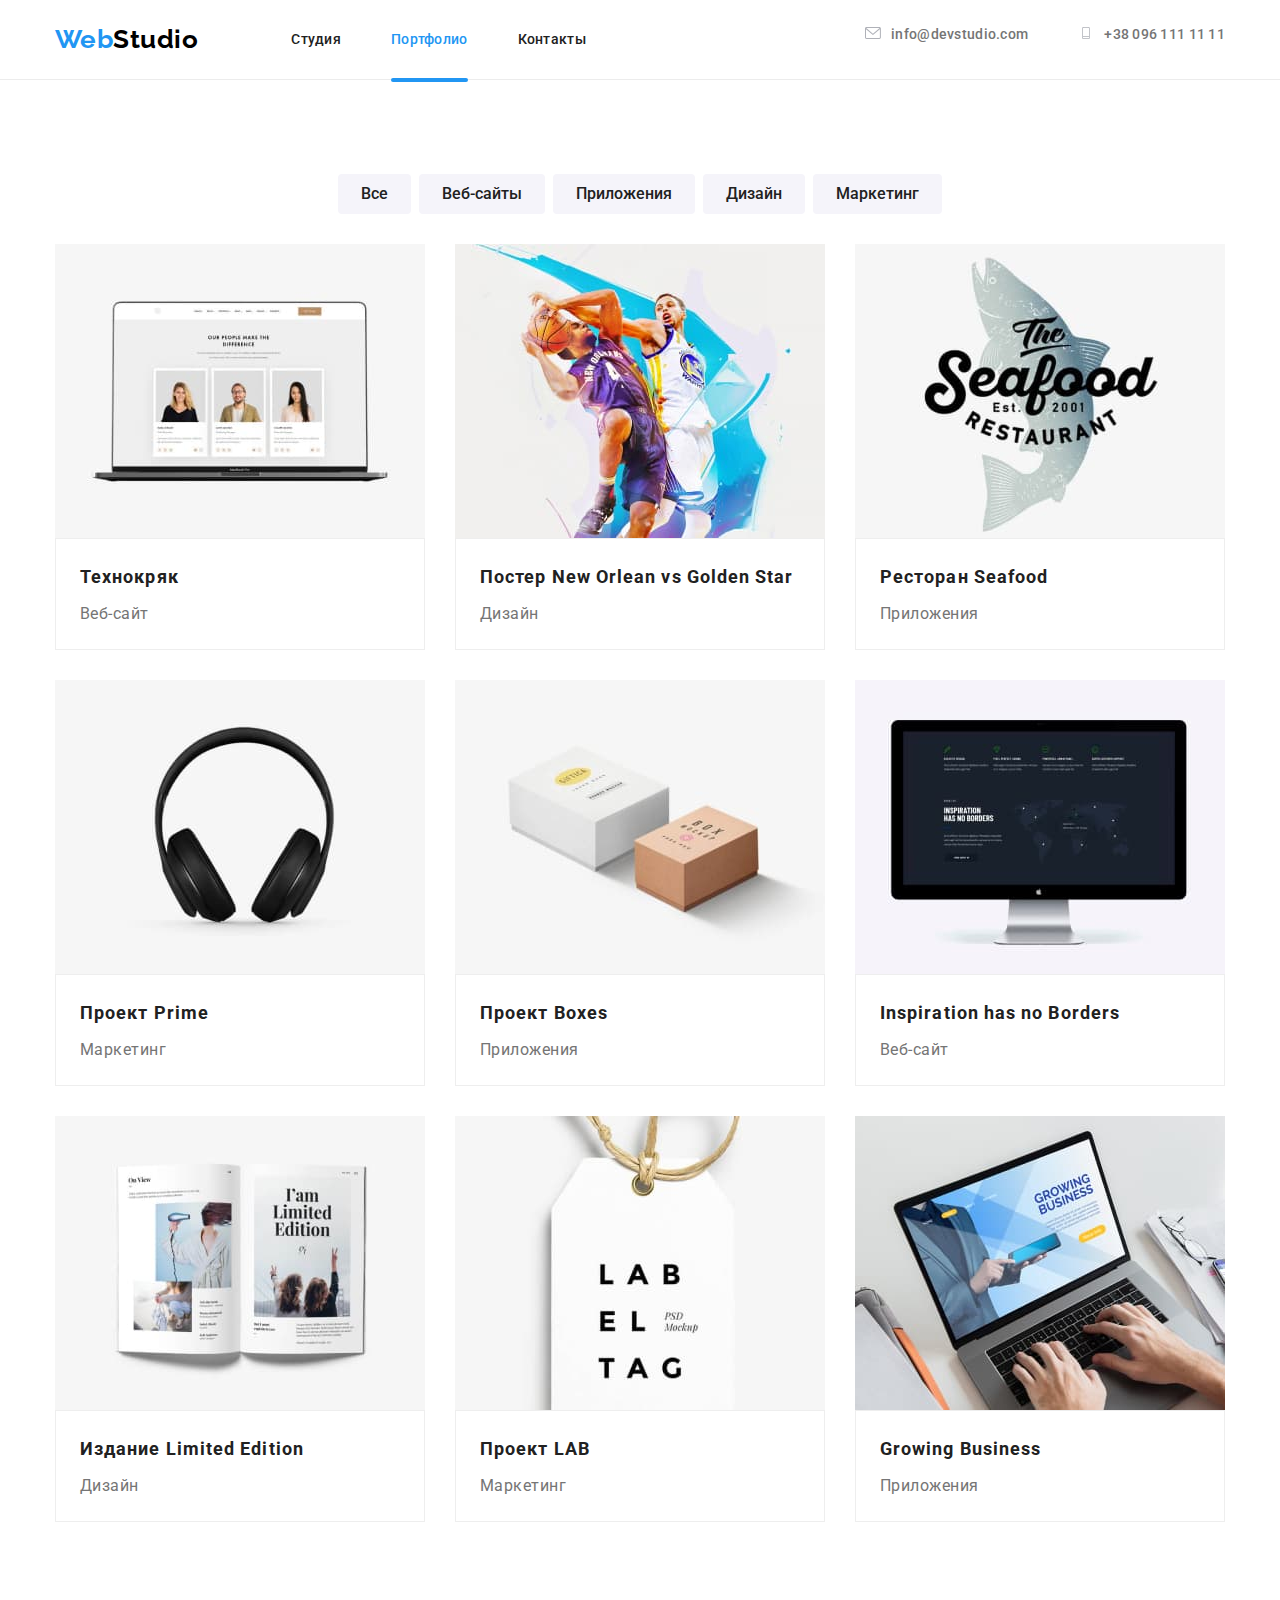
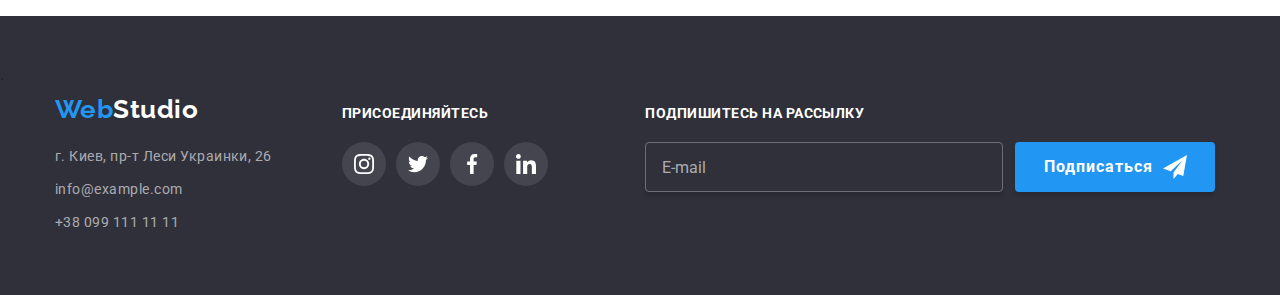
==== portfolio.html @ 833f56bb "добавляет позиционирование" ====
<!DOCTYPE html>
<html lang ="ru">
<head>
	<meta charset="UTF-8">
	<meta http-equiv="X-UA-Compatible" content="IE=edge">
	<meta name="viewport" content="width=device-width, initial-scale=1.0">
	<title>восьмой-урок</title>
	<link rel="preconnect" href="https://fonts.gstatic.com">
   <link rel="stylesheet" href="https://fonts.googleapis.com/css2?family=Raleway:wght@700&family=Roboto:wght@400;500;700;900&display=swap">
   <link rel="stylesheet" href="https://cdnjs.cloudflare.com/ajax/libs/modern-normalize/1.0.0/modern-normalize.min.css">
	<link rel="stylesheet" href="./css/main.min.css">
</head>
<body>
<!--  PAGE-HEADER -->
<header class="page-header">
   <div class="container page-header__wrappere">
      <nav class="page-header__nav">
   <!-- LOGO -->
         <a href="./Index.html" class="logo page-header__logo">
            <samp class="logo__label">Web</samp>Studio
         </a>
   <!-- SITE-NAV -->
            <ul class="site-nav list">
               <li class="site-nav__item">
                  <a href="./index.html" class="site-nav__link">Студия</a>
               </li>

               <li class="site-nav__item">
                  <a href="./portfolio.html" class="site-nav__link site-nav__link--current">Портфолио</a>
               </li>

               <li class="site-nav__item">
                  <a href="" class="site-nav__link">Контакты</a>
               </li>
            </ul>
         </nav>
         <!-- CONTACTS -->
         <ul class="contacts list">
            <li class="contacts__item"><a class="contacts__link" href="mailto:info@devstudio.com"><svg class="contacts__icon" width="16" height="12" ><use href=./images/sprite.svg#icon-envelope></use></svg>info@devstudio.com</a></li>
            <li class="contacts__item"><a class="contacts__link" href="tel:+380961111111"><svg class="contacts__icon" width="16" height="12"><use href=./images/sprite.svg#icon-tel></use></svg>+38 096 111 11 11</a></li>
         </ul>
      </div>
	</header>
	<main>
		<section class="section">
         <div class="container">
            <h1 class="visually-hidden ">Портфолио</h1>
<!-- FILTER -->
            <ul class="filter filter__list list">
               <li class="filter__item"><button type="button" class="button button--secondary">Все</button></li>
               <li class="filter__item"><button type="button" class="button button--secondary">Веб-сайты</button></li>
               <li class="filter__item"><button type="button" class="button button--secondary">Приложения</button></li>
               <li class="filter__item"><button type="button" class="button button--secondary">Дизайн</button></li>
               <li class="filter__item"><button type="button" class="button button--secondary">Маркетинг</button></li>
            </ul>

<!-- CARDS -->

         <ul class="cards list">
            <li class="cards__item">
               <a href="" class="cards__link">
               <div class="cards__thumb">
                  <img src="./images/img11.jpg" alt="Сотрудники компании" width="370" height="294" class="cards-photo">
                  <div class="cards__overlay">
                     <p class="cards__alert">
                        Технокряк это современная площадка распространения коронавируса.Компании используют эту платформу для цифрового шпионажа и атак на защищённые сервера конкурентов.
                     </p>
                  </div>
               </div>
               
                  <div class="cards__content">
                     <h2 class="cards__title">Технокряк</h2>
                     <p class="cards__text">Веб-сайт</p>
                  </div>
               </a>	
            </li>

            <li class="cards__item">
               <a href="" class="cards__link">
                  <div class="cards__thumb">
                  <img src="./images/img12.jpg" alt="Баскетбол" width="370" height="294" class="cards-photo">
                  <div class="cards__overlay">
                     <p class="cards__alert">
                        Технокряк это современная площадка распространения коронавируса.Компании используют эту платформу для цифрового шпионажа и атак на защищённые сервера конкурентов.
                     </p>
                  </div>
               </div>
                  <div class="cards__content">
                  <h2 class="cards__title">Постер New Orlean vs Golden Star</h2>
                  <p class="cards__text">Дизайн</p>
               </div>
               </a>	
            </li>

            <li class="cards__item">
               <a href="" class="cards__link">
                  <div class="cards__thumb">
                  <img src="./images/img13.jpg" alt="Реклама ресторана" width="370" height="294" class="cards-photo">
                  <div class="cards__overlay">
                     <p class="cards__alert">
                        Технокряк это современная площадка распространения коронавируса.Компании используют эту платформу для цифрового шпионажа и атак на защищённые сервера конкурентов.
                     </p>
                  </div>
               </div>
                  <div class="cards__content">
                  <h2 class="cards__title">Ресторан Seafood</h2>
                  <p class="cards__text">Приложения</p>
               </div>
               </a>	
            </li>

            <li class="cards__item">
               <a href="" class="cards__link">
                  <div class="cards__thumb">
                  <img src="./images/img14.jpg" alt="Наушники" width="370" height="294" class="cards-photo">
                  <div class="cards__overlay">
                     <p class="cards__alert">
                        Технокряк это современная площадка распространения коронавируса.Компании используют эту платформу для цифрового шпионажа и атак на защищённые сервера конкурентов.
                     </p>
                  </div>
               </div>
                  <div class="cards__content">
                  <h2 class="cards__title">Проект Prime</h2>
                  <p class="cards__text">Маркетинг</p>
               </div>
               </a>	
            </li>

            <li class="cards__item">
               <a href="" class="cards__link">
                  <div class="cards__thumb">
                  <img src="./images/img15.jpg" alt="Две картонные коробки" width="370" height="294" class="cards-photo">
                  <div class="cards__overlay">
                     <p class="cards__alert">
                        Технокряк это современная площадка распространения коронавируса.Компании используют эту платформу для цифрового шпионажа и атак на защищённые сервера конкурентов.
                     </p>
                  </div>
               </div>
                  <div class="cards__content">
                  <h2 class="cards__title">Проект Boxes</h2>
                  <p class="cards__text">Приложения</p>
               </div>
               </a>	
            </li>

            <li class="cards__item">
               <a href="" class="cards__link">
                  <div class="cards__thumb">
                  <img src="./images/img16.jpg" alt="Монитор" width="370" height="294" class="cards-photo">
                  <div class="cards__overlay">
                     <p class="cards__alert">
                        Технокряк это современная площадка распространения коронавируса.Компании используют эту платформу для цифрового шпионажа и атак на защищённые сервера конкурентов.
                     </p>
                  </div>
               </div>
                  <div class="cards__content">
							<h2 class="cards__title">Inspiration has no Borders</h2>
							<p class="cards__text">Веб-сайт</p>
               	</div>
               </a>	
            </li>

            <li class="cards__item">
               <a href="" class="cards__link">
                  <div class="cards__thumb">
                  <img src="./images/img17.jpg" alt="Рекламный буклет" width="370" height="294" class="cards-photo">
                  <div class="cards__overlay">
                     <p class="cards__alert">
                        Технокряк это современная площадка распространения коронавируса.Компании используют эту платформу для цифрового шпионажа и атак на защищённые сервера конкурентов.
                     </p>
                  </div>
               </div>
                  <div class="cards__content">
                  <h2 class="cards__title">Издание Limited Edition</h2>
                  <p class="cards__text">Дизайн</p>
               </div>
               </a>	
            </li>

            <li class="cards__item">
            <a href="" class="cards__link">
                  <div class="cards__thumb">
                  <img src="./images/img18.jpg" alt="Жетон" width="370" height="294" class="cards-photo">
                  <div class="cards__overlay">
                     <p class="cards__alert">
                        Технокряк это современная площадка распространения коронавируса.Компании используют эту платформу для цифрового шпионажа и атак на защищённые сервера конкурентов.
                     </p>
                  </div>
               </div>
                  <div class="cards__content">
                  <h2 class="cards__title">Проект LAB</h2>
                  <p class="cards__text">Маркетинг</p>
               </div>
               </a>	
            </li>

            <li class="cards__item">
            <a href="" class="cards__link">
                  <div class="cards__thumb">
                  <img src="./images/img19.jpg" alt="Ноутбук" width="370" height="294" class="cards-photo">
                  <div class="cards__overlay">
                     <p class="cards__alert">
                        Технокряк это современная площадка распространения коронавируса.Компании используют эту платформу для цифрового шпионажа и атак на защищённые сервера конкурентов.
                     </p>
                  </div>
               </div>
                  <div class="cards__content">
                  <h2 class="cards__title">Growing Business</h2>
                  <p class="cards__text">Приложения</p>
               </div>
               </a>	
            </li>
         </ul>
      </div>
	</section>
	</main>
<!-- PAGE-FOOTER -->
<footer class="page-footer">`   
   <div class="container">
		<div class="page-footer__wraper">
				<div class="page-footer__address">
				<address >
					<a href="" class="logo page-footer__logo">
						<samp class="logo__label">Web</samp>Studio
					</a>
					<ul class="page-footer__list list">
						<li class="page-footer__item">
							<a class="page-footer__contacts page-footer__contacts--city" href="https://goo.gl/maps/dV1eHeY4zasvSxY77" target="_blank" rel="noopener noreferrer">
								г. Киев, пр-т Леси Украинки, 26 
							</a>
						</li>
						<li class="page-footer__item">
							<a href="mailto:info@example.com" class="page-footer__contacts">info@example.com </a>
						</li>
						<li class="page-footer__item">
							<a href="tel:+380991111111" class="page-footer__contacts">+38 099 111 11 11</a>
						</li>
					</ul>
				</address>
			</div>
			<!-- JOIN -->
					<div class="join">
						<h3 class="join__title">присоединяйтесь</h3>
						<ul class="join__list list">
							<li class="join__item"><a class="  join__link link" href=""><svg class=" join__icon"><use href=./images/sprite.svg#icon-instagram></use></svg></a></li>
							<li class="join__item"><a class="  join__link link" href=""><svg class=" join__icon"><use href=./images/sprite.svg#icon-twitter-1></use></svg></a></li>
							<li class="join__item"><a class="  join__link link" href=""><svg class=" join__icon"><use href=./images/sprite.svg#icon-facebook></use></svg></a></li>
							<li class="join__item"><a class="  join__link link" href=""><svg class=" join__icon"><use href=./images/sprite.svg#icon-linkedin></use></svg></a></li>
						</ul>
					</div>
		</div>		
   <!-- AUTH -->
   <div class="auth">
      <form class="auth__form">
      <h3 class="auth__title">Подпишитесь на рассылку</h3>
      <div class="auth__wrapper">
         <label >
         <input class="auth__input" type="email" name="email" placeholder="E-mail">
         </label>
            <button  type="submit" class="button button--submit">Подписаться
                  <svg width="24" height="24" class="button__icon">
                  <use href=./images/sprite.svg#icon-icon-send></use>
                  </svg>
            </button>
         </div>
      </form>

      </div>
   
      </div>
   </footer>
</body>
</html>
---- css/main.min.css ----
.visually-hidden{position:absolute;width:1px;height:1px;margin:-1px;border:0;padding:0;clip:rect(0 0 0 0);overflow:hidden}.list{margin:0;padding:0;list-style:none}.link{display:block;text-decoration:none}h1,h2,h3,h4,h5,h6,p{margin-top:0;margin-bottom:0}img{display:block;max-width:100%;height:auto}body{background-color:#fff;color:#212121;font-family:Roboto,sans-serif;letter-spacing:0.03em}.container{padding-left:15px;padding-right:15px}@media screen and (min-width: 480px){.container{width:480px;margin-left:auto;margin-right:auto}}@media screen and (min-width: 768px){.container{width:768px}}@media screen and (min-width: 1200px){.container{width:1200px}}.page-header{border-bottom:1px solid #ECECEC}@media screen and (max-width: 767px){.page-header{display:none}}@media screen and (min-width: 768px){.page-header{padding-top:21px;padding-bottom:21px}}@media screen and (min-width: 1200px){.page-header{padding-top:24px;padding-bottom:24px}}@media screen and (min-width: 768px){.page-header__wrappere{display:flex;align-items:center}}@media screen and (min-width: 768px){.page-header__nav{display:flex;align-items:center}}.page-header__logo{margin-right:93px;color:#000000}.logo{font-family:Raleway,sans-serif;font-style:normal;font-weight:700;font-size:24px;line-height:1.16;text-decoration:none;transition:color 250ms cubic-bezier(0.4, 0, 0.2, 1)}.logo:hover,.logo:focus{color:#2196F3}@media screen and (min-width: 1200px){.logo{font-size:26px;line-height:1.2}}.logo__label{font-family:Raleway,sans-serif;color:#2196F3}.site-nav{font-weight:500;font-size:14px;line-height:1.14;letter-spacing:0.02em}@media screen and (min-width: 768px){.site-nav{display:flex}}@media screen and (min-width: 1200px){.site-nav{display:flex}}.site-nav__link{display:block;text-decoration:none;color:#212121;transition:color 250ms cubic-bezier(0.4, 0, 0.2, 1)}.site-nav__link:hover,.site-nav__link:focus{color:#2196F3}@media screen and (min-width: 768px){.site-nav__link--current{color:#2196F3}}@media screen and (min-width: 768px){.site-nav__item:not(:last-child){margin-right:50px}}@media screen and (min-width: 768px){.site-nav__link--current{display:block;position:relative}.site-nav__link--current::after{content:'';display:block;position:absolute;width:100%;height:4px;background:#2196F3;border-radius:2px;left:0;bottom:-34px}}@media screen and (max-width: 1199px){.contacts{display:flex;margin-left:auto;flex-direction:column}}@media screen and (min-width: 1200px){.contacts{display:flex;margin-left:auto}}@media screen and (min-width: 768px){.contacts__item:not(:last-child){margin-bottom:10px}}@media screen and (min-width: 1200px){.contacts__item:not(:last-child){margin-right:50px}}.contacts__link{display:block;font-weight:500;font-size:14px;line-height:1.14;letter-spacing:0.02em;text-decoration:none;color:#757575;fill:#afb1b8;transition:color 250ms cubic-bezier(0.4, 0, 0.2, 1),fill 250ms cubic-bezier(0.4, 0, 0.2, 1)}.contacts__link:hover,.contacts__link:focus{color:#2196F3;fill:#2196F3}.contacts__icon{margin-right:10px}@media screen and (max-width: 767px){.hero{max-width:480px;height:400px;margin-left:auto;margin-right:auto;background-image:linear-gradient(rgba(47,48,58,0.4), rgba(47,48,58,0.4)),url("../images/Header-img1.jpg");background-repeat:no-repeat;text-align:center;background-color:#2F303A;background-size:cover;padding-bottom:118px;padding-top:118px}}@media screen and (min-width: 768px){.hero{width:768px;height:400px;margin-left:auto;margin-right:auto;background-image:linear-gradient(rgba(47,48,58,0.4), rgba(47,48,58,0.4)),url("../images/Header-img.jpg");background-repeat:no-repeat;text-align:center;background-color:#2F303A;background-size:cover;padding-bottom:118px;padding-top:118px}}@media screen and (min-width: 1200px){.hero{width:1600px;height:600px;margin-left:auto;margin-right:auto;background-image:linear-gradient(rgba(47,48,58,0.4), rgba(47,48,58,0.4)),url("../images/img1.jpg");background-repeat:no-repeat;background-position:center;background-size:cover;text-align:center;background-color:#2F303A;padding-top:200px;padding-bottom:200px}}.hero__title{text-align:center;margin-bottom:30px;font-weight:900;font-size:44px;line-height:1.36;letter-spacing:0.06em;text-transform:uppercase;color:#fff}@media screen and (max-width: 1199px){.hero__title{font-size:26px;font-style:normal;font-weight:900;line-height:1.76;letter-spacing:0.06em;text-align:center}}.button{font-family:Roboto,sans-serif;font-style:normal;text-align:center;cursor:pointer;border-radius:4px;border:1px solid transparent;transition:color 250ms cubic-bezier(0.4, 0, 0.2, 1),background-color 250ms cubic-bezier(0.4, 0, 0.2, 1)}.button:hover,.button:focus{background-color:#2196F3;color:#fff;box-shadow:0px 2px 2px 0px #0000001F, 0px 1px 2px 0px #00000014, 0px 3px 1px 0px #0000001A}.button--secondary{padding:6px 22px;font-weight:500;font-size:16px;line-height:1.62;text-decoration:none;color:#212121;background-color:#F5F4FA}.button--primary{font-weight:700;font-size:16px;line-height:1.87;align-items:center;letter-spacing:0.06em;color:#fff;background-color:#2196F3;padding:10px 32px;min-width:200px;transition:250ms cubic-bezier(0.4, 0, 0.2, 1)}@media screen and (max-width: 1199px){.section{padding-top:60px;padding-bottom:60px}}@media screen and (min-width: 1200px){.section{padding-top:94px;padding-bottom:94px}}@media screen and (max-width: 767px){.features__list{text-align:center}}@media screen and (min-width: 768px){.features__list{display:flex;flex-wrap:wrap;margin:-15px}}@media screen and (max-width: 767px){.features__item:not(:last-child){margin-bottom:30px}}@media screen and (min-width: 768px){.features__item{width:calc((100% - 4 * 15px) / 2);margin:15px}}@media screen and (min-width: 1200px){.features__item{width:calc((100% - 8 * 15px) / 4);margin:15px}}.features__icon{text-align:center;margin-bottom:30px;background:#F5F4FA;border-radius:4px}@media screen and (min-width: 1200px){.features__icon{width:270px;height:120px;display:flex;justify-content:center;align-items:center}}.features__title{margin-bottom:10px;font-weight:700;font-size:14px;line-height:1.14;text-transform:uppercase}.features__text{text-align:left;font-style:normal;font-size:14px;line-height:1.71;color:#757575}.work{padding-top:0}@media screen and (max-width: 1199px){.work{display:none}}.work__title{margin-bottom:50px;font-weight:bold;font-size:36px;line-height:1.16;text-align:center}.work__list{display:flex}.work__item{position:relative;display:flex}.work__item:not(:last-child){margin-right:30px}.overlay{position:absolute;display:flex;justify-content:center;align-items:center;bottom:0;width:100%;height:70px;background-color:rgba(47,48,58,0.8)}.overlay__title{font-size:14px;font-weight:700;line-height:1.14;text-transform:uppercase;color:#fff}.team{background-color:#F5F4FA}.team__title{margin-bottom:50px;font-weight:700;font-size:36px;line-height:1.16;text-align:center}@media screen and (max-width: 1199px){.team__title{font-size:28px;line-height:1.17;margin-bottom:30px}}@media screen and (min-width: 768px){.team__list{display:flex;flex-wrap:wrap;margin:-15px}}@media screen and (max-width: 767px){.team__item:not(:last-child){margin-bottom:30px}}@media screen and (min-width: 768px){.team__item{width:calc((100% - 4 * 15px) / 2);margin:15px}}@media screen and (min-width: 1200px){.team__item{width:calc((100% - 8 * 15px) / 4);margin:15px}}.team__content{padding-top:30px;padding-bottom:30px;box-shadow:0px 1px 3px rgba(0,0,0,0.12),0px 1px 1px rgba(0,0,0,0.14),0px 2px 1px rgba(0,0,0,0.2);border-radius:0px 0px 4px 4px;background-color:#fff;text-align:center}.team__names{margin-bottom:10px;font-weight:500;font-size:16px;line-height:1.18;color:#212121}.team__text{margin-bottom:16px;font-size:16px;line-height:1.18;color:#757575}.social-network{display:inline-flex;justify-content:center}.social-network__item{padding:0}.social-network__item:not(:last-child){margin-right:10px}.social-network__link{display:flex;justify-content:center;align-items:center;width:44px;height:44px;border-radius:50%;fill:#afb1b8;transition:background-color 250ms cubic-bezier(0.4, 0, 0.2, 1),fill 250ms cubic-bezier(0.4, 0, 0.2, 1)}.social-network__link:hover,.social-network__link:focus{fill:#fff;background-color:#2196F3}.social-network__icon{width:20px;height:20px}.clients__title{font-weight:700;font-size:36px;line-height:1.16;text-align:center;margin-bottom:50px}@media screen and (max-width: 1199px){.clients__title{font-size:28px;font-weight:700;line-height:1.17;margin-bottom:30px}}@media screen and (max-width: 1199px){.clients__list{display:flex;flex-wrap:wrap;margin:-15px}}@media screen and (min-width: 1200px){.clients__list{display:flex;flex-wrap:wrap;justify-content:center;margin:-15px}}.clients__link{display:flex;justify-content:center;align-items:center;border:1px solid #afb1b8;border-radius:4px;fill:#afb1b8;transition:border 250ms cubic-bezier(0.4, 0, 0.2, 1),fill 250ms cubic-bezier(0.4, 0, 0.2, 1)}.clients__link:hover,.clients__link:focus{border:1px solid #2196F3;fill:#2196F3}@media screen and (max-width: 767px){.clients__item{width:calc((100% - 4 * 15px) / 2);margin:15px}}@media screen and (min-width: 768px){.clients__item{width:calc((100% - 6 * 15px) / 3);margin:15px}}@media screen and (min-width: 1200px){.clients__item{width:calc((100% - 12 * 15px) / 6);margin:15px}}.clients__icon{min-width:170px;height:92px}.page-footer{background-color:#2F303A;padding-top:60px;padding-bottom:60px}@media screen and (max-width: 767px){.page-footer{text-align:center}}@media screen and (min-width: 768px) and (max-width: 1199px){.page-footer__wraper{display:flex;text-align:center;justify-content:space-around}}@media screen and (min-width: 1200px){.page-footer__wraper{display:inline-flex;align-items:baseline}}@media screen and (min-width: 768px) and (max-width: 1199px){.page-footer__address{display:flex;text-align:center}}@media screen and (min-width: 1200px){.page-footer__address{display:inline-flex}}@media screen and (max-width: 1199px){.page-footer__address{margin-bottom:60px}}.page-footer__logo{display:block;margin-bottom:20px;color:#fff}.page-footer__contacts--city{color:#fff}.page-footer__contacts{font-style:normal;font-size:14px;line-height:1.71;text-decoration:none;color:rgba(255,255,255,0.6);transition:color 250ms cubic-bezier(0.4, 0, 0.2, 1)}.page-footer__contacts:hover,.page-footer__contacts:focus{color:#2196F3}.page-footer__item:not(:last-child){margin-bottom:9px}@media screen and (max-width: 767px){.join{margin-bottom:60px;text-align:center}}@media screen and (max-width: 1199px){.join{padding-top:7px}}@media screen and (min-width: 1200px){.join{display:inline-flex;flex-direction:column;margin-left:70px}}.join__title{margin-bottom:20px;font-weight:700;font-size:14px;line-height:1.14;text-transform:uppercase;color:#fff}@media screen and (min-width: 768px){.join__title{display:flex}}.join__list{display:flex;justify-content:center}.join__item{padding:0}.join__item:not(:last-child){margin-right:10px}.join__link{text-align:center;padding:12px;width:44px;height:44px;background:rgba(255,255,255,0.1);border-radius:50%;transition:background-color 250ms cubic-bezier(0.4, 0, 0.2, 1)}.join__link:hover,.join__link:focus{background:#2196F3}.join__icon{width:20px;height:20px;fill:#fff}.auth{text-align:center}@media screen and (min-width: 1200px){.auth{display:inline-flex;justify-content:center;align-items:center;margin-left:93px}}@media screen and (max-width: 1199px){.auth__wrapper{display:flex;flex-direction:column}}@media screen and (min-width: 1200px){.auth__wrapper{display:flex;justify-content:center;align-items:center}}.auth__title{margin-bottom:20px;font-size:14px;font-weight:700;line-height:1.14;text-transform:uppercase;color:#fff}@media screen and (min-width: 1200px){.auth__title{text-align:left}}.auth__input{height:50px;padding-left:16px;border-radius:4px;color:#fff;background-color:transparent;box-shadow:0px 4px 4px 0px #00000026;border:1px solid #FFFFFF4D}@media screen and (max-width: 767px){.auth__input{margin-right:0;width:100%}}@media screen and (min-width: 768px){.auth__input{width:450px}}@media screen and (min-width: 1200px){.auth__input{width:358px;margin-right:12px}}.auth__input::placeholder{font-size:16px;line-height:20px;color:rgba(255,255,255,0.6)}.button--submit{display:flex;justify-content:center;align-items:center;align-self:center;height:50px;background-color:#2196F3;box-shadow:0px 4px 4px 0px #00000026;min-width:200px;font-size:16px;font-weight:700;line-height:1.87;letter-spacing:0.06em;color:#fff;transition:transform 250ms cubic-bezier(0.4, 0, 0.2, 1)}@media screen and (max-width: 1199px){.button--submit{margin-top:20px}}.button__icon{margin-left:10px}@media screen and (max-width: 767px){.filter__list{display:flex;flex-wrap:wrap;margin-bottom:40px}}@media screen and (min-width: 768px){.filter__list{display:flex;justify-content:center;margin-bottom:30px}}.filter__item{transition:box-shadow 250ms cubic-bezier(0.4, 0, 0.2, 1)}.filter__item:not(:last-child){margin-right:8px}.filter__item:hover,.filter__item:focus{box-shadow:0px 3px 1px rgba(0,0,0,0.1),0px 1px 2px rgba(0,0,0,0.08),0px 2px 2px rgba(0,0,0,0.12)}@media screen and (max-width: 767px){.filter__item:nth-child(-n+3){margin-bottom:15px}}@media screen and (min-width: 768px){.cards{display:flex;flex-wrap:wrap;margin:-15px}}.cards__item{overflow:hidden;transition:box-shadow 250ms cubic-bezier(0.4, 0, 0.2, 1)}.cards__item:hover,.cards__item:focus{box-shadow:0px 1px 1px rgba(0,0,0,0.12),0px 4px 4px rgba(0,0,0,0.06),1px 4px 6px rgba(0,0,0,0.16)}@media screen and (min-width: 768px) and (max-width: 1199px){.cards__item{width:calc((100% - 4 * 15px) / 2);margin:15px}.cards__item:first-child .cards__content{padding-bottom:56px}}@media screen and (min-width: 1200px){.cards__item{width:calc((100% - 6 * 15px) / 3);margin:15px}}.cards__link{text-decoration:none;display:block}.cards__thumb{position:relative;overflow:hidden}.cards__overlay{display:flex;position:absolute;top:0;left:0;width:100%;height:100%;opacity:0;transform:translateY(100%);transition:transform 250ms cubic-bezier(0.4, 0, 0.2, 1);background-color:#2196F3}.cards__link:hover .cards__overlay,.cards__link:focus .cards__overlay{transform:translateY(0);opacity:1}.cards__alert{padding:63px 24px;color:#fff;font-size:18px;line-height:1.56}.cards__content{padding:20px 24px;border:1px solid #EEEEEE}.cards__title{margin-bottom:4px;font-weight:700;font-size:18px;line-height:2.0;letter-spacing:0.06em;color:#212121}.cards__text{font-size:16px;line-height:1.87;color:#757575}.form{display:inline-flex;flex-direction:column}.form__text{font-size:20px;font-weight:700;line-height:1.15;text-align:center;margin-bottom:12px}.form__label{margin-bottom:10px;font-size:12px;line-height:14px;letter-spacing:0.01em;color:#757575}.form__input--wrapper{display:block;position:relative;margin-top:4px}.form__input{padding-left:42px;height:40px;width:100%;border-radius:4px;border:1px solid #21212133;transition:border 250ms cubic-bezier(0.4, 0, 0.2, 1)}.form__input:focus{outline:none;border:1px solid #2196F3}.form__icon{position:absolute;top:50%;left:15px;transform:translateY(-50%);fill:#212121;transition:fill 250ms cubic-bezier(0.4, 0, 0.2, 1)}.form__input:focus+.form__icon{fill:#2196F3}.form__textarea{margin-top:4px;margin-bottom:20px;padding:12px 16px;height:120px;width:100%;border-radius:4px;border:1px solid #21212133;resize:none}.form__textarea:focus{outline:none;border:1px solid #2196F3}.form__textarea::placeholder{font-size:12px;line-height:14px;letter-spacing:0.01em;color:rgba(117,117,117,0.5)}.form__check--input{position:absolute;width:1px;height:1px;margin:-1px;border:0;padding:0;clip:rect(0 0 0 0);overflow:hidden}.form__check--label{color:#757575}@media screen and (max-width: 1199px){.form__check--label{font-size:12px;line-height:1.16;margin-bottom:31px;display:flex;align-items:center}}@media screen and (min-width: 1200px){.form__check--label{font-size:14px;line-height:1.17;text-align:center;margin-bottom:30px}}.form__check--label::before{margin-right:5px;vertical-align:middle;display:inline-block;content:"";height:15px;width:16px;border-radius:4px;border:2px solid #212121;transition:250ms cubic-bezier(0.4, 0, 0.2, 1);cursor:pointer}@media screen and (min-width: 1200px){.form__check--label::before{margin-right:7px}}.form__check--input:checked ~ .form__check--label::before{background-color:#2196F3;border-color:#2196F3;background-image:url("../images/icon check.svg");background-size:contain;background-origin:border-box}.form__link{color:#2094f3}@media screen and (max-width: 1199px){.form__link{margin-left:2px}}.backdrop{position:fixed;perspective:500px;top:0;left:0;width:100%;height:100%;opacity:1;transition:opacity 250ms cubic-bezier(0.4, 0, 0.2, 1);background-color:rgba(0,0,0,0.2);overflow-y:scroll}@media screen and (max-width: 1199px){.backdrop{padding-top:93px;padding-left:15px;padding-right:15px}}.is-hidden{visibility:hidden;opacity:0;pointer-events:none;visibility:visible}.modal{padding:40px;border-radius:4px;background-color:#fff;box-shadow:0px 2px 1px 0px #00000033, 0px 1px 1px 0px #00000024, 0px 1px 3px 0px #0000001F}@media screen and (max-width: 1199px){.modal{position:relative;max-width:450px;max-height:650;margin:auto}}@media screen and (min-width: 1200px){.modal{max-width:528px;min-height:581px;display:inline-flex;align-items:center;justify-content:center;position:absolute;top:50%;left:50%;transform:translate(-50%, -50%)}}.button-modal{position:absolute;top:8px;right:8px;width:30px;height:30px;border:1px solid #0000001A;background-color:transparent;fill:#000000;text-align:center;align-items:center;cursor:pointer;border-radius:50%;padding:0;transition:fill 250ms cubic-bezier(0.4, 0, 0.2, 1)}.button-modal:hover,.button-modal:focus{fill:#2196F3}.mobile{display:flex;flex-direction:column;padding:48px 0px 48px 40px;max-width:480px;min-height:796px}@media screen and (min-width: 768px){.mobile{display:none}}.mobile__item:first-child{margin-bottom:36px}.mobile__item:nth-child(2){margin-bottom:32px}.mobile__link{font-size:40px;font-weight:500;line-height:1.17;letter-spacing:0.02em;text-align:left;color:#212121}.mobile__link:hover,.mobile__link:focus{color:#2196F3}.mobile__wrappere{display:flex;flex-direction:column;margin-top:auto}.mobile-contacts__item:first-child{margin-bottom:32px}.mobile-contacts__item:last-child{margin-bottom:64px}.mobile-contacts__link{font-size:24px;font-weight:500;line-height:1.16;letter-spacing:0.02em;text-align:left;color:#757575}.mobile-contacts__link:hover,.mobile-contacts__link:focus{color:#2196F3;font-size:34px;line-height:1.17}.mobile-network{display:flex}.mobile-network__item:not(:last-child){border-right:solid 1px rgba(33,33,33,0.2);color:#757575;margin-right:10px}.mobile-network__item:not(:last-child) .mobile-network__link{margin-right:10px}.mobile-network__link{font-size:18px;font-weight:500;line-height:1.22;letter-spacing:0.02em;color:#2196F3}
/*# sourceMappingURL=main.min.css.map */
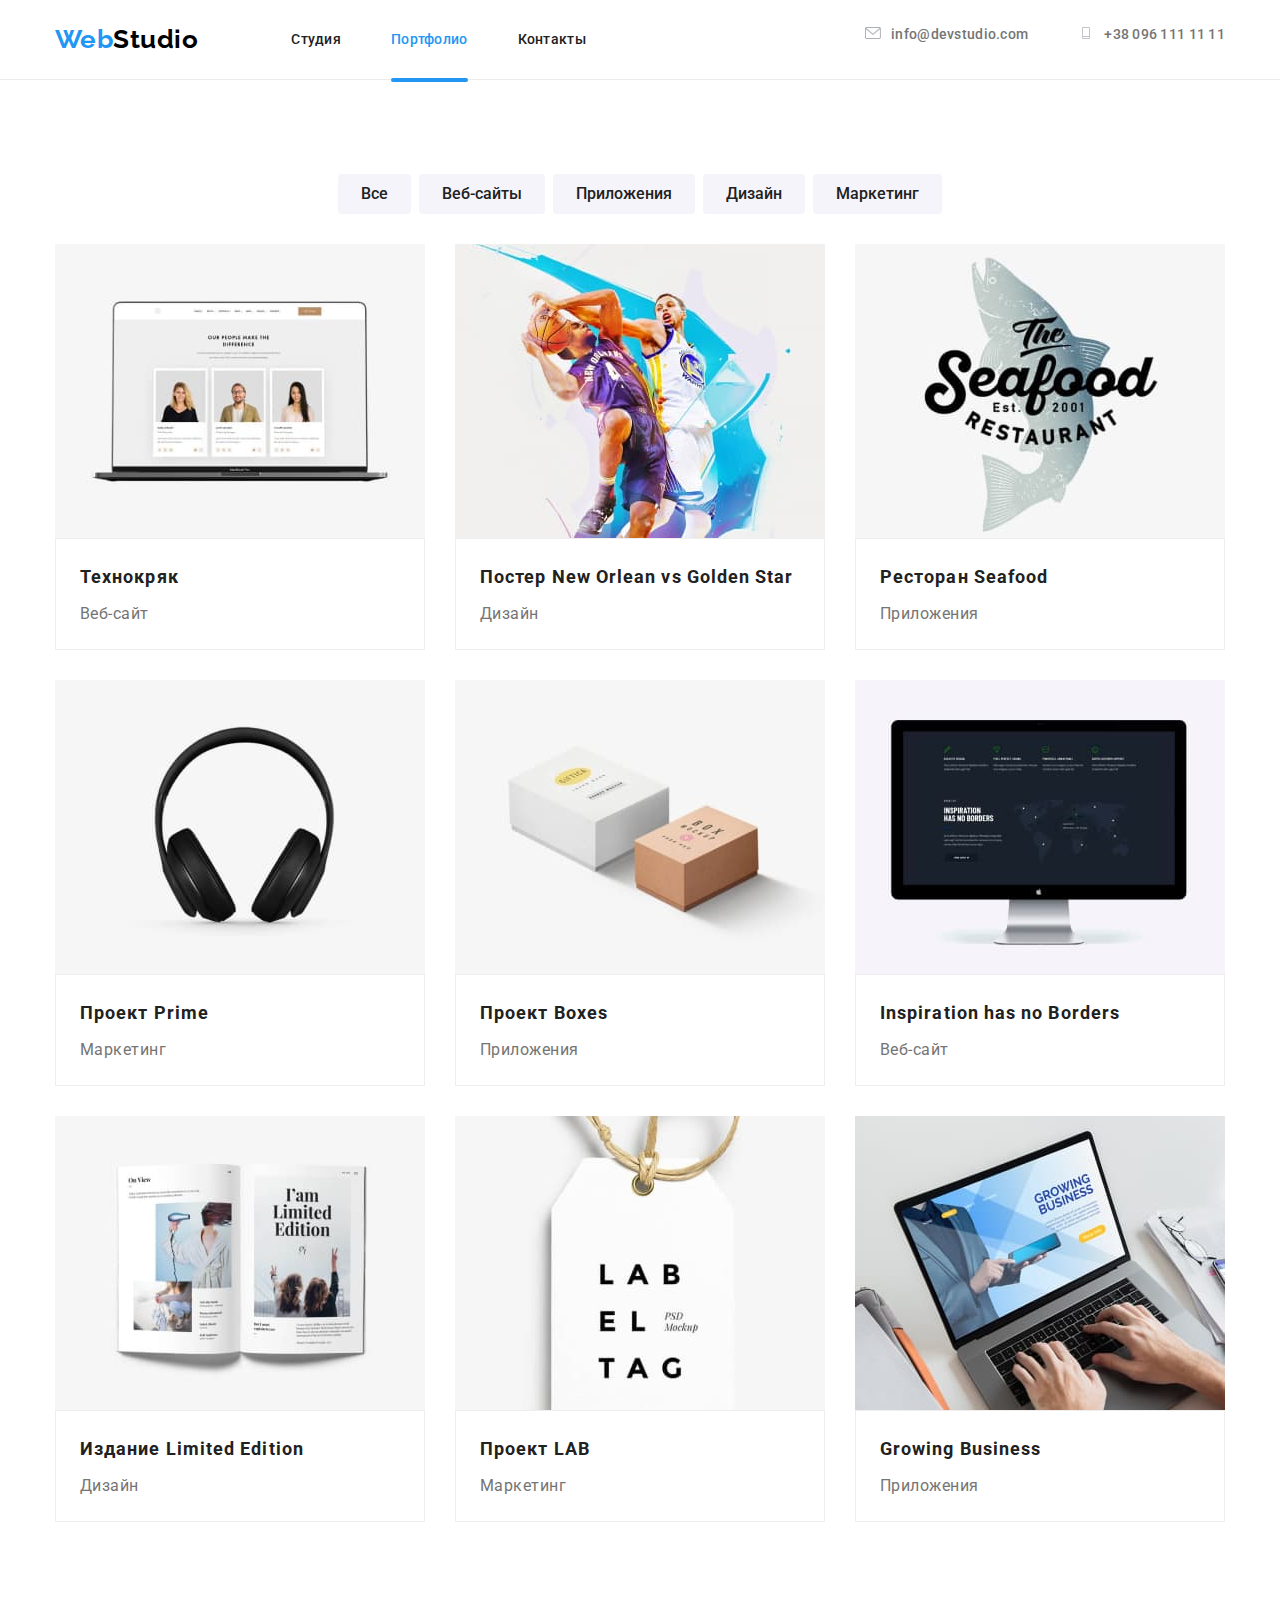
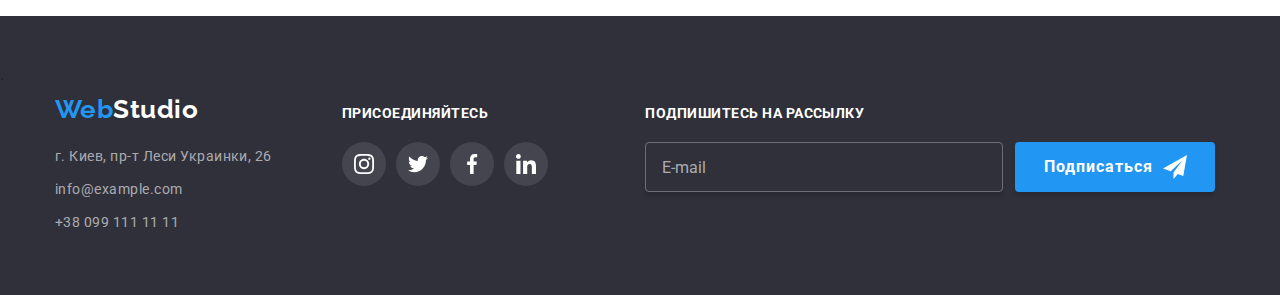
==== commit c385dc2b: "Добавляет отзывчивые изображения" ====
--- a/portfolio.html
+++ b/portfolio.html
@@ -16,7 +16,7 @@
    <div class="container page-header__wrappere">
       <nav class="page-header__nav">
    <!-- LOGO -->
-         <a href="./Index.html" class="logo page-header__logo">
+         <a href="./portfolio.html" class="logo page-header__logo">
             <samp class="logo__label">Web</samp>Studio
          </a>
    <!-- SITE-NAV -->
@@ -34,6 +34,13 @@
                </li>
             </ul>
          </nav>
+
+			<button type="button" class="page-header__button-menu" data-menu-button>
+				<svg width="40" height="40" class="page-header__icon">
+					<use href="./images/sprite.svg#icon-menu"></use>
+				</svg>
+			</button>
+
          <!-- CONTACTS -->
          <ul class="contacts list">
             <li class="contacts__item"><a class="contacts__link" href="mailto:info@devstudio.com"><svg class="contacts__icon" width="16" height="12" ><use href=./images/sprite.svg#icon-envelope></use></svg>info@devstudio.com</a></li>
@@ -41,6 +48,38 @@
          </ul>
       </div>
 	</header>
+		<!-- MOBILE -->
+	   <div class="mobile is-open" data-menu>
+		   
+				<div class="container mobile__container">
+					<button type="button" class="mobile__button-close" data-menu-close>
+						<svg class="mobile__icon" >
+							<use href=./images/sprite.svg#icon-close></use>
+						</svg>
+					</button>
+					
+						<nav class="mobile__nav">
+							<ul class="mobile__list list">
+								<li class="mobile__item"><a class="mobile__link link"  href="./index.html">Студия</a></li>
+								<li class="mobile__item"><a class="mobile__link link current" href="">Портфолио</a></li>
+								<li class="mobile__item"><a class="mobile__link link" href="">Контакты</a></li>
+							</ul>
+						</nav>
+						
+							<ul class="mobile-contacts list">
+								<li class="mobile-contacts__item"><a class="mobile-contacts__link link" href="tel:+380961111111">+38 096 111 11 11</a></li>
+								<li class="mobile-contacts__item"><a class="mobile-contacts__link link" href="mailto:info@devstudio.com">info@devstudio.com</a></li>
+							</ul>
+							<ul class="mobile-network list">
+								<li class="mobile-network__item"><a class="mobile-network__link link" href="">Instagram</a></li>
+								<li class="mobile-network__item"><a class="mobile-network__link link" href="">Twitter</a></li>
+								<li class="mobile-network__item"><a class="mobile-network__link link" href="">Facebook</a></li>
+								<li class="mobile-network__item"><a class="mobile-network__link link" href="">LinkedIn</a></li>
+							</ul>
+				</div>		
+				
+	   </div>
+
 	<main>
 		<section class="section">
          <div class="container">
@@ -60,7 +99,17 @@
             <li class="cards__item">
                <a href="" class="cards__link">
                <div class="cards__thumb">
-                  <img src="./images/img11.jpg" alt="Сотрудники компании" width="370" height="294" class="cards-photo">
+                  <picture>
+							<source srcset="./images/cards/cards-1.webp 1x, ./images/cards/cards1@2x.webp 2x"  media="(min-width: 1200px)" type="images/webp">
+							<source srcset="./images/cards/cards1.jpg 1x, ./images/cards/cards1@2x.jpg 2x"  media="(min-width: 1200px)">
+	
+							<source srcset="./images/cards/tablet/cards-tablet1.webp 1x, ./images/cards/tablet/cards-tablet1@2x.webp 2x" media="(min-width: 768px)" type="images/webp">
+							<source srcset="./images/cards/tablet/cards-tablet1.jpg 1x, ./images/cards/tablet/cards-tablet1@2x.jpg 2x" media="(min-width: 768px)">
+	
+							<source srcset="./images/cards/mobile/cards-mobil1.webp 1x, ./images/cards/mobile/cards-mobil1@2x.webp 2x" media="(max-width: 767px)" type="images/webp">
+							<source srcset="./images/cards/mobile/cards-mobil1.jpg 1x, ./images/cards/mobile/cards-mobil1@2x.jpg 2x" media="(max-width: 767px)">
+							<img src="./images/cards/cards1.jpg" alt="Сотрудники компании" class="cards-photo">
+						</picture>
                   <div class="cards__overlay">
                      <p class="cards__alert">
                         Технокряк это современная площадка распространения коронавируса.Компании используют эту платформу для цифрового шпионажа и атак на защищённые сервера конкурентов.
@@ -78,7 +127,17 @@
             <li class="cards__item">
                <a href="" class="cards__link">
                   <div class="cards__thumb">
-                  <img src="./images/img12.jpg" alt="Баскетбол" width="370" height="294" class="cards-photo">
+                  <picture>
+							<source srcset="./images/cards/cards2.webp 1x, ./images/cards/cards2@2x.webp 2x"  media="(min-width: 1200px)" type="images/webp">
+							<source srcset="./images/cards/cards2.jpg 1x, ./images/cards/cards2@2x.jpg 2x"  media="(min-width: 1200px)">
+	
+							<source srcset="./images/cards/tablet/cards-tablet2.webp 1x, ./images/cards/tablet/cards-tablet2@2x.webp 2x" media="(min-width: 768px)" type="images/webp">
+							<source srcset="./images/cards/tablet/cards-tablet2.jpg 1x, ./images/cards/tablet/cards-tablet2@2x.jpg 2x" media="(min-width: 768px)">
+	
+							<source srcset="./images/cards/mobile/cards-mobil2.webp 1x, ./images/cards/mobile/cards-mobil2@2x.webp 2x" media="(max-width: 767px)" type="images/webp">
+							<source srcset="./images/cards/mobile/cards-mobil2.jpg 1x, ./images/cards/mobile/cards-mobil2@2x.jpg 2x" media="(max-width: 767px)">
+							<img src="./images/cards/cards2.jpg" alt="Баскетбол"class="cards-photo">
+						</picture>
                   <div class="cards__overlay">
                      <p class="cards__alert">
                         Технокряк это современная площадка распространения коронавируса.Компании используют эту платформу для цифрового шпионажа и атак на защищённые сервера конкурентов.
@@ -95,7 +154,17 @@
             <li class="cards__item">
                <a href="" class="cards__link">
                   <div class="cards__thumb">
-                  <img src="./images/img13.jpg" alt="Реклама ресторана" width="370" height="294" class="cards-photo">
+                  <picture>
+							<source srcset="./images/cards/cards3.webp 1x, ./images/cards/cards3@2x.webp 2x"  media="(min-width: 1200px)" type="images/webp">
+							<source srcset="./images/cards/cards3.jpg 1x, ./images/cards/cards3@2x.jpg 2x"  media="(min-width: 1200px)">
+	
+							<source srcset="./images/cards/tablet/cards-tablet3.webp 1x, ./images/cards/tablet/cards-tablet3@2x.webp 2x" media="(min-width: 768px)" type="images/webp">
+							<source srcset="./images/cards/tablet/cards-tablet3.jpg 1x, ./images/cards/tablet/cards-tablet3@2x.jpg 2x" media="(min-width: 768px)">
+	
+							<source srcset="./images/cards/mobile/cards-mobil3.webp 1x, ./images/cards/mobile/cards-mobil3@2x.webp 2x" media="(max-width: 767px)" type="images/webp">
+							<source srcset="./images/cards/mobile/cards-mobil3.jpg 1x, ./images/cards/mobile/cards-mobil3@2x.jpg 2x" media="(max-width: 767px)">
+							<img src="./images/cards/cards3.jpg" alt="Реклама ресторана" class="cards-photo">
+						</picture>
                   <div class="cards__overlay">
                      <p class="cards__alert">
                         Технокряк это современная площадка распространения коронавируса.Компании используют эту платформу для цифрового шпионажа и атак на защищённые сервера конкурентов.
@@ -112,7 +181,17 @@
             <li class="cards__item">
                <a href="" class="cards__link">
                   <div class="cards__thumb">
-                  <img src="./images/img14.jpg" alt="Наушники" width="370" height="294" class="cards-photo">
+                  <picture>
+							<source srcset="./images/cards/cards4.webp 1x, ./images/cards/cards4@2x.webp 2x"  media="(min-width: 1200px)" type="images/webp">
+							<source srcset="./images/cards/cards4.jpg 1x, ./images/cards/cards4@2x.jpg 2x"  media="(min-width: 1200px)">
+	
+							<source srcset="./images/cards/tablet/cards-tablet4.webp 1x, ./images/cards/tablet/cards-tablet4@2x.webp 2x" media="(min-width: 768px)" type="images/webp">
+							<source srcset="./images/cards/tablet/cards-tablet4.jpg 1x, ./images/cards/tablet/cards-tablet4@2x.jpg 2x" media="(min-width: 768px)">
+	
+							<source srcset="./images/cards/mobile/cards-mobil4.webp 1x, ./images/cards/mobile/cards-mobil4@2x.webp 2x" media="(max-width: 767px)" type="images/webp">
+							<source srcset="./images/cards/mobile/cards-mobil4.jpg 1x, ./images/cards/mobile/cards-mobil4@2x.jpg 2x" media="(max-width: 767px)">
+							<img src="./images/cards/cards4.jpg" alt="Наушники"class="cards-photo">
+						</picture>
                   <div class="cards__overlay">
                      <p class="cards__alert">
                         Технокряк это современная площадка распространения коронавируса.Компании используют эту платформу для цифрового шпионажа и атак на защищённые сервера конкурентов.
@@ -129,7 +208,17 @@
             <li class="cards__item">
                <a href="" class="cards__link">
                   <div class="cards__thumb">
-                  <img src="./images/img15.jpg" alt="Две картонные коробки" width="370" height="294" class="cards-photo">
+                  <picture>
+							<source srcset="./images/cards/cards5.webp 1x, ./images/cards/cards5@2x.webp 2x"  media="(min-width: 1200px)" type="images/webp">
+							<source srcset="./images/cards/cards5.jpg 1x, ./images/cards/cards5@2x.jpg 2x"  media="(min-width: 1200px)">
+	
+							<source srcset="./images/cards/tablet/cards-tablet5.webp 1x, ./images/cards/tablet/cards-tablet5@2x.webp 2x" media="(min-width: 768px)" type="images/webp">
+							<source srcset="./images/cards/tablet/cards-tablet5.jpg 1x, ./images/cards/tablet/cards-tablet5@2x.jpg 2x" media="(min-width: 768px)">
+	
+							<source srcset="./images/cards/mobile/cards-mobil5.webp 1x, ./images/cards/mobile/cards-mobil5@2x.webp 2x" media="(max-width: 767px)" type="images/webp">
+							<source srcset="./images/cards/mobile/cards-mobil5.jpg 1x, ./images/cards/mobile/cards-mobil5@2x.jpg 2x" media="(max-width: 767px)">
+							<img src="./images/cards/cards5.jpg" alt="Две картонные коробки"class="cards-photo">
+						</picture>
                   <div class="cards__overlay">
                      <p class="cards__alert">
                         Технокряк это современная площадка распространения коронавируса.Компании используют эту платформу для цифрового шпионажа и атак на защищённые сервера конкурентов.
@@ -146,7 +235,17 @@
             <li class="cards__item">
                <a href="" class="cards__link">
                   <div class="cards__thumb">
-                  <img src="./images/img16.jpg" alt="Монитор" width="370" height="294" class="cards-photo">
+                  <picture>
+							<source srcset="./images/cards/cards6.webp 1x, ./images/cards/cards6@2x.webp 2x"  media="(min-width: 1200px)" type="images/webp">
+							<source srcset="./images/cards/cards6.jpg 1x, ./images/cards/cards6@2x.jpg 2x"  media="(min-width: 1200px)">
+	
+							<source srcset="./images/cards/tablet/cards-tablet6.webp 1x, ./images/cards/tablet/cards-tablet6@2x.webp 2x" media="(min-width: 768px)" type="images/webp">
+							<source srcset="./images/cards/tablet/cards-tablet6.jpg 1x, ./images/cards/tablet/cards-tablet6@2x.jpg 2x" media="(min-width: 768px)">
+	
+							<source srcset="./images/cards/mobile/cards-mobil6.webp 1x, ./images/cards/mobile/cards-mobil6@2x.webp 2x" media="(max-width: 767px)" type="images/webp">
+							<source srcset="./images/cards/mobile/cards-mobil6.jpg 1x, ./images/cards/mobile/cards-mobil6@2x.jpg 2x" media="(max-width: 767px)">
+							<img src="./images/cards/cards6.jpg" alt="Монитор"class="cards-photo">
+						</picture>
                   <div class="cards__overlay">
                      <p class="cards__alert">
                         Технокряк это современная площадка распространения коронавируса.Компании используют эту платформу для цифрового шпионажа и атак на защищённые сервера конкурентов.
@@ -163,7 +262,17 @@
             <li class="cards__item">
                <a href="" class="cards__link">
                   <div class="cards__thumb">
-                  <img src="./images/img17.jpg" alt="Рекламный буклет" width="370" height="294" class="cards-photo">
+                  <picture>
+							<source srcset="./images/cards/cards7.webp 1x, ./images/cards/cards7@2x.webp 2x"  media="(min-width: 1200px)" type="images/webp">
+							<source srcset="./images/cards/cards7.jpg 1x, ./images/cards/cards7@2x.jpg 2x"  media="(min-width: 1200px)">
+	
+							<source srcset="./images/cards/tablet/cards-tablet7.webp 1x, ./images/cards/tablet/cards-tablet7@2x.webp 2x" media="(min-width: 768px)" type="images/webp">
+							<source srcset="./images/cards/tablet/cards-tablet1.jpg 1x, ./images/cards/tablet/cards-tablet7@2x.jpg 2x" media="(min-width: 768px)">
+	
+							<source srcset="./images/cards/mobile/cards-mobil7.webp 1x, ./images/cards/mobile/cards-mobil7@2x.webp 2x" media="(max-width: 767px)" type="images/webp">
+							<source srcset="./images/cards/mobile/cards-mobil7.jpg 1x, ./images/cards/mobile/cards-mobil7@2x.jpg 2x" media="(max-width: 767px)">
+							<img src="./images/cards/cards7.jpg" alt="Рекламный буклет"class="cards-photo">
+						</picture>
                   <div class="cards__overlay">
                      <p class="cards__alert">
                         Технокряк это современная площадка распространения коронавируса.Компании используют эту платформу для цифрового шпионажа и атак на защищённые сервера конкурентов.
@@ -180,7 +289,17 @@
             <li class="cards__item">
             <a href="" class="cards__link">
                   <div class="cards__thumb">
-                  <img src="./images/img18.jpg" alt="Жетон" width="370" height="294" class="cards-photo">
+                  <picture>
+							<source srcset="./images/cards/cards8.webp 1x, ./images/cards/cards8@2x.webp 2x"  media="(min-width: 1200px)" type="images/webp">
+							<source srcset="./images/cards/cards8.jpg 1x, ./images/cards/cards8@2x.jpg 2x"  media="(min-width: 1200px)">
+	
+							<source srcset="./images/cards/tablet/cards-tablet8.webp 1x, ./images/cards/tablet/cards-tablet8@2x.webp 2x" media="(min-width: 768px)" type="images/webp">
+							<source srcset="./images/cards/tablet/cards-tablet8.jpg 1x, ./images/cards/tablet/cards-tablet8@2x.jpg 2x" media="(min-width: 768px)">
+	
+							<source srcset="./images/cards/mobile/cards-mobil8.webp 1x, ./images/cards/mobile/cards-mobil8@2x.webp 2x" media="(max-width: 767px)" type="images/webp">
+							<source srcset="./images/cards/mobile/cards-mobil8.jpg 1x, ./images/cards/mobile/cards-mobil8@2x.jpg 2x" media="(max-width: 767px)">
+							<img src="./images/cards/cards8.jpg" alt="Жетон"class="cards-photo">
+						</picture>
                   <div class="cards__overlay">
                      <p class="cards__alert">
                         Технокряк это современная площадка распространения коронавируса.Компании используют эту платформу для цифрового шпионажа и атак на защищённые сервера конкурентов.
@@ -197,7 +316,17 @@
             <li class="cards__item">
             <a href="" class="cards__link">
                   <div class="cards__thumb">
-                  <img src="./images/img19.jpg" alt="Ноутбук" width="370" height="294" class="cards-photo">
+                  <picture>
+							<source srcset="./images/cards/cards9.webp 1x, ./images/cards/cards9@2x.webp 2x"  media="(min-width: 1200px)" type="images/webp">
+							<source srcset="./images/cards/cards9.jpg 1x, ./images/cards/cards9@2x.jpg 2x"  media="(min-width: 1200px)">
+	
+							<source srcset="./images/cards/tablet/cards-tablet9.webp 1x, ./images/cards/tablet/cards-tablet9@2x.webp 2x" media="(min-width: 768px)" type="images/webp">
+							<source srcset="./images/cards/tablet/cards-tablet9.jpg 1x, ./images/cards/tablet/cards-tablet9@2x.jpg 2x" media="(min-width: 768px)">
+	
+							<source srcset="./images/cards/mobile/cards-mobil9.webp 1x, ./images/cards/mobile/cards-mobil9@2x.webp 2x" media="(max-width: 767px)" type="images/webp">
+							<source srcset="./images/cards/mobile/cards-mobil9.jpg 1x, ./images/cards/mobile/cards-mobil9@2x.jpg 2x" media="(max-width: 767px)">
+							<img src="./images/cards/cards9.jpg" alt="Ноутбук"class="cards-photo">
+						</picture>
                   <div class="cards__overlay">
                      <p class="cards__alert">
                         Технокряк это современная площадка распространения коронавируса.Компании используют эту платформу для цифрового шпионажа и атак на защищённые сервера конкурентов.
@@ -269,5 +398,6 @@
    
       </div>
    </footer>
+	<script src="./js/menu.js"></script>
 </body>
 </html>--- a/css/main.min.css
+++ b/css/main.min.css
@@ -1,2 +1,2 @@
-.visually-hidden{position:absolute;width:1px;height:1px;margin:-1px;border:0;padding:0;clip:rect(0 0 0 0);overflow:hidden}.list{margin:0;padding:0;list-style:none}.link{display:block;text-decoration:none}h1,h2,h3,h4,h5,h6,p{margin-top:0;margin-bottom:0}img{display:block;max-width:100%;height:auto}body{background-color:#fff;color:#212121;font-family:Roboto,sans-serif;letter-spacing:0.03em}.container{padding-left:15px;padding-right:15px}@media screen and (min-width: 480px){.container{width:480px;margin-left:auto;margin-right:auto}}@media screen and (min-width: 768px){.container{width:768px}}@media screen and (min-width: 1200px){.container{width:1200px}}.page-header{border-bottom:1px solid #ECECEC}@media screen and (max-width: 767px){.page-header{display:none}}@media screen and (min-width: 768px){.page-header{padding-top:21px;padding-bottom:21px}}@media screen and (min-width: 1200px){.page-header{padding-top:24px;padding-bottom:24px}}@media screen and (min-width: 768px){.page-header__wrappere{display:flex;align-items:center}}@media screen and (min-width: 768px){.page-header__nav{display:flex;align-items:center}}.page-header__logo{margin-right:93px;color:#000000}.logo{font-family:Raleway,sans-serif;font-style:normal;font-weight:700;font-size:24px;line-height:1.16;text-decoration:none;transition:color 250ms cubic-bezier(0.4, 0, 0.2, 1)}.logo:hover,.logo:focus{color:#2196F3}@media screen and (min-width: 1200px){.logo{font-size:26px;line-height:1.2}}.logo__label{font-family:Raleway,sans-serif;color:#2196F3}.site-nav{font-weight:500;font-size:14px;line-height:1.14;letter-spacing:0.02em}@media screen and (min-width: 768px){.site-nav{display:flex}}@media screen and (min-width: 1200px){.site-nav{display:flex}}.site-nav__link{display:block;text-decoration:none;color:#212121;transition:color 250ms cubic-bezier(0.4, 0, 0.2, 1)}.site-nav__link:hover,.site-nav__link:focus{color:#2196F3}@media screen and (min-width: 768px){.site-nav__link--current{color:#2196F3}}@media screen and (min-width: 768px){.site-nav__item:not(:last-child){margin-right:50px}}@media screen and (min-width: 768px){.site-nav__link--current{display:block;position:relative}.site-nav__link--current::after{content:'';display:block;position:absolute;width:100%;height:4px;background:#2196F3;border-radius:2px;left:0;bottom:-34px}}@media screen and (max-width: 1199px){.contacts{display:flex;margin-left:auto;flex-direction:column}}@media screen and (min-width: 1200px){.contacts{display:flex;margin-left:auto}}@media screen and (min-width: 768px){.contacts__item:not(:last-child){margin-bottom:10px}}@media screen and (min-width: 1200px){.contacts__item:not(:last-child){margin-right:50px}}.contacts__link{display:block;font-weight:500;font-size:14px;line-height:1.14;letter-spacing:0.02em;text-decoration:none;color:#757575;fill:#afb1b8;transition:color 250ms cubic-bezier(0.4, 0, 0.2, 1),fill 250ms cubic-bezier(0.4, 0, 0.2, 1)}.contacts__link:hover,.contacts__link:focus{color:#2196F3;fill:#2196F3}.contacts__icon{margin-right:10px}@media screen and (max-width: 767px){.hero{max-width:480px;height:400px;margin-left:auto;margin-right:auto;background-image:linear-gradient(rgba(47,48,58,0.4), rgba(47,48,58,0.4)),url("../images/Header-img1.jpg");background-repeat:no-repeat;text-align:center;background-color:#2F303A;background-size:cover;padding-bottom:118px;padding-top:118px}}@media screen and (min-width: 768px){.hero{width:768px;height:400px;margin-left:auto;margin-right:auto;background-image:linear-gradient(rgba(47,48,58,0.4), rgba(47,48,58,0.4)),url("../images/Header-img.jpg");background-repeat:no-repeat;text-align:center;background-color:#2F303A;background-size:cover;padding-bottom:118px;padding-top:118px}}@media screen and (min-width: 1200px){.hero{width:1600px;height:600px;margin-left:auto;margin-right:auto;background-image:linear-gradient(rgba(47,48,58,0.4), rgba(47,48,58,0.4)),url("../images/img1.jpg");background-repeat:no-repeat;background-position:center;background-size:cover;text-align:center;background-color:#2F303A;padding-top:200px;padding-bottom:200px}}.hero__title{text-align:center;margin-bottom:30px;font-weight:900;font-size:44px;line-height:1.36;letter-spacing:0.06em;text-transform:uppercase;color:#fff}@media screen and (max-width: 1199px){.hero__title{font-size:26px;font-style:normal;font-weight:900;line-height:1.76;letter-spacing:0.06em;text-align:center}}.button{font-family:Roboto,sans-serif;font-style:normal;text-align:center;cursor:pointer;border-radius:4px;border:1px solid transparent;transition:color 250ms cubic-bezier(0.4, 0, 0.2, 1),background-color 250ms cubic-bezier(0.4, 0, 0.2, 1)}.button:hover,.button:focus{background-color:#2196F3;color:#fff;box-shadow:0px 2px 2px 0px #0000001F, 0px 1px 2px 0px #00000014, 0px 3px 1px 0px #0000001A}.button--secondary{padding:6px 22px;font-weight:500;font-size:16px;line-height:1.62;text-decoration:none;color:#212121;background-color:#F5F4FA}.button--primary{font-weight:700;font-size:16px;line-height:1.87;align-items:center;letter-spacing:0.06em;color:#fff;background-color:#2196F3;padding:10px 32px;min-width:200px;transition:250ms cubic-bezier(0.4, 0, 0.2, 1)}@media screen and (max-width: 1199px){.section{padding-top:60px;padding-bottom:60px}}@media screen and (min-width: 1200px){.section{padding-top:94px;padding-bottom:94px}}@media screen and (max-width: 767px){.features__list{text-align:center}}@media screen and (min-width: 768px){.features__list{display:flex;flex-wrap:wrap;margin:-15px}}@media screen and (max-width: 767px){.features__item:not(:last-child){margin-bottom:30px}}@media screen and (min-width: 768px){.features__item{width:calc((100% - 4 * 15px) / 2);margin:15px}}@media screen and (min-width: 1200px){.features__item{width:calc((100% - 8 * 15px) / 4);margin:15px}}.features__icon{text-align:center;margin-bottom:30px;background:#F5F4FA;border-radius:4px}@media screen and (min-width: 1200px){.features__icon{width:270px;height:120px;display:flex;justify-content:center;align-items:center}}.features__title{margin-bottom:10px;font-weight:700;font-size:14px;line-height:1.14;text-transform:uppercase}.features__text{text-align:left;font-style:normal;font-size:14px;line-height:1.71;color:#757575}.work{padding-top:0}@media screen and (max-width: 1199px){.work{display:none}}.work__title{margin-bottom:50px;font-weight:bold;font-size:36px;line-height:1.16;text-align:center}.work__list{display:flex}.work__item{position:relative;display:flex}.work__item:not(:last-child){margin-right:30px}.overlay{position:absolute;display:flex;justify-content:center;align-items:center;bottom:0;width:100%;height:70px;background-color:rgba(47,48,58,0.8)}.overlay__title{font-size:14px;font-weight:700;line-height:1.14;text-transform:uppercase;color:#fff}.team{background-color:#F5F4FA}.team__title{margin-bottom:50px;font-weight:700;font-size:36px;line-height:1.16;text-align:center}@media screen and (max-width: 1199px){.team__title{font-size:28px;line-height:1.17;margin-bottom:30px}}@media screen and (min-width: 768px){.team__list{display:flex;flex-wrap:wrap;margin:-15px}}@media screen and (max-width: 767px){.team__item:not(:last-child){margin-bottom:30px}}@media screen and (min-width: 768px){.team__item{width:calc((100% - 4 * 15px) / 2);margin:15px}}@media screen and (min-width: 1200px){.team__item{width:calc((100% - 8 * 15px) / 4);margin:15px}}.team__content{padding-top:30px;padding-bottom:30px;box-shadow:0px 1px 3px rgba(0,0,0,0.12),0px 1px 1px rgba(0,0,0,0.14),0px 2px 1px rgba(0,0,0,0.2);border-radius:0px 0px 4px 4px;background-color:#fff;text-align:center}.team__names{margin-bottom:10px;font-weight:500;font-size:16px;line-height:1.18;color:#212121}.team__text{margin-bottom:16px;font-size:16px;line-height:1.18;color:#757575}.social-network{display:inline-flex;justify-content:center}.social-network__item{padding:0}.social-network__item:not(:last-child){margin-right:10px}.social-network__link{display:flex;justify-content:center;align-items:center;width:44px;height:44px;border-radius:50%;fill:#afb1b8;transition:background-color 250ms cubic-bezier(0.4, 0, 0.2, 1),fill 250ms cubic-bezier(0.4, 0, 0.2, 1)}.social-network__link:hover,.social-network__link:focus{fill:#fff;background-color:#2196F3}.social-network__icon{width:20px;height:20px}.clients__title{font-weight:700;font-size:36px;line-height:1.16;text-align:center;margin-bottom:50px}@media screen and (max-width: 1199px){.clients__title{font-size:28px;font-weight:700;line-height:1.17;margin-bottom:30px}}@media screen and (max-width: 1199px){.clients__list{display:flex;flex-wrap:wrap;margin:-15px}}@media screen and (min-width: 1200px){.clients__list{display:flex;flex-wrap:wrap;justify-content:center;margin:-15px}}.clients__link{display:flex;justify-content:center;align-items:center;border:1px solid #afb1b8;border-radius:4px;fill:#afb1b8;transition:border 250ms cubic-bezier(0.4, 0, 0.2, 1),fill 250ms cubic-bezier(0.4, 0, 0.2, 1)}.clients__link:hover,.clients__link:focus{border:1px solid #2196F3;fill:#2196F3}@media screen and (max-width: 767px){.clients__item{width:calc((100% - 4 * 15px) / 2);margin:15px}}@media screen and (min-width: 768px){.clients__item{width:calc((100% - 6 * 15px) / 3);margin:15px}}@media screen and (min-width: 1200px){.clients__item{width:calc((100% - 12 * 15px) / 6);margin:15px}}.clients__icon{min-width:170px;height:92px}.page-footer{background-color:#2F303A;padding-top:60px;padding-bottom:60px}@media screen and (max-width: 767px){.page-footer{text-align:center}}@media screen and (min-width: 768px) and (max-width: 1199px){.page-footer__wraper{display:flex;text-align:center;justify-content:space-around}}@media screen and (min-width: 1200px){.page-footer__wraper{display:inline-flex;align-items:baseline}}@media screen and (min-width: 768px) and (max-width: 1199px){.page-footer__address{display:flex;text-align:center}}@media screen and (min-width: 1200px){.page-footer__address{display:inline-flex}}@media screen and (max-width: 1199px){.page-footer__address{margin-bottom:60px}}.page-footer__logo{display:block;margin-bottom:20px;color:#fff}.page-footer__contacts--city{color:#fff}.page-footer__contacts{font-style:normal;font-size:14px;line-height:1.71;text-decoration:none;color:rgba(255,255,255,0.6);transition:color 250ms cubic-bezier(0.4, 0, 0.2, 1)}.page-footer__contacts:hover,.page-footer__contacts:focus{color:#2196F3}.page-footer__item:not(:last-child){margin-bottom:9px}@media screen and (max-width: 767px){.join{margin-bottom:60px;text-align:center}}@media screen and (max-width: 1199px){.join{padding-top:7px}}@media screen and (min-width: 1200px){.join{display:inline-flex;flex-direction:column;margin-left:70px}}.join__title{margin-bottom:20px;font-weight:700;font-size:14px;line-height:1.14;text-transform:uppercase;color:#fff}@media screen and (min-width: 768px){.join__title{display:flex}}.join__list{display:flex;justify-content:center}.join__item{padding:0}.join__item:not(:last-child){margin-right:10px}.join__link{text-align:center;padding:12px;width:44px;height:44px;background:rgba(255,255,255,0.1);border-radius:50%;transition:background-color 250ms cubic-bezier(0.4, 0, 0.2, 1)}.join__link:hover,.join__link:focus{background:#2196F3}.join__icon{width:20px;height:20px;fill:#fff}.auth{text-align:center}@media screen and (min-width: 1200px){.auth{display:inline-flex;justify-content:center;align-items:center;margin-left:93px}}@media screen and (max-width: 1199px){.auth__wrapper{display:flex;flex-direction:column}}@media screen and (min-width: 1200px){.auth__wrapper{display:flex;justify-content:center;align-items:center}}.auth__title{margin-bottom:20px;font-size:14px;font-weight:700;line-height:1.14;text-transform:uppercase;color:#fff}@media screen and (min-width: 1200px){.auth__title{text-align:left}}.auth__input{height:50px;padding-left:16px;border-radius:4px;color:#fff;background-color:transparent;box-shadow:0px 4px 4px 0px #00000026;border:1px solid #FFFFFF4D}@media screen and (max-width: 767px){.auth__input{margin-right:0;width:100%}}@media screen and (min-width: 768px){.auth__input{width:450px}}@media screen and (min-width: 1200px){.auth__input{width:358px;margin-right:12px}}.auth__input::placeholder{font-size:16px;line-height:20px;color:rgba(255,255,255,0.6)}.button--submit{display:flex;justify-content:center;align-items:center;align-self:center;height:50px;background-color:#2196F3;box-shadow:0px 4px 4px 0px #00000026;min-width:200px;font-size:16px;font-weight:700;line-height:1.87;letter-spacing:0.06em;color:#fff;transition:transform 250ms cubic-bezier(0.4, 0, 0.2, 1)}@media screen and (max-width: 1199px){.button--submit{margin-top:20px}}.button__icon{margin-left:10px}@media screen and (max-width: 767px){.filter__list{display:flex;flex-wrap:wrap;margin-bottom:40px}}@media screen and (min-width: 768px){.filter__list{display:flex;justify-content:center;margin-bottom:30px}}.filter__item{transition:box-shadow 250ms cubic-bezier(0.4, 0, 0.2, 1)}.filter__item:not(:last-child){margin-right:8px}.filter__item:hover,.filter__item:focus{box-shadow:0px 3px 1px rgba(0,0,0,0.1),0px 1px 2px rgba(0,0,0,0.08),0px 2px 2px rgba(0,0,0,0.12)}@media screen and (max-width: 767px){.filter__item:nth-child(-n+3){margin-bottom:15px}}@media screen and (min-width: 768px){.cards{display:flex;flex-wrap:wrap;margin:-15px}}.cards__item{overflow:hidden;transition:box-shadow 250ms cubic-bezier(0.4, 0, 0.2, 1)}.cards__item:hover,.cards__item:focus{box-shadow:0px 1px 1px rgba(0,0,0,0.12),0px 4px 4px rgba(0,0,0,0.06),1px 4px 6px rgba(0,0,0,0.16)}@media screen and (min-width: 768px) and (max-width: 1199px){.cards__item{width:calc((100% - 4 * 15px) / 2);margin:15px}.cards__item:first-child .cards__content{padding-bottom:56px}}@media screen and (min-width: 1200px){.cards__item{width:calc((100% - 6 * 15px) / 3);margin:15px}}.cards__link{text-decoration:none;display:block}.cards__thumb{position:relative;overflow:hidden}.cards__overlay{display:flex;position:absolute;top:0;left:0;width:100%;height:100%;opacity:0;transform:translateY(100%);transition:transform 250ms cubic-bezier(0.4, 0, 0.2, 1);background-color:#2196F3}.cards__link:hover .cards__overlay,.cards__link:focus .cards__overlay{transform:translateY(0);opacity:1}.cards__alert{padding:63px 24px;color:#fff;font-size:18px;line-height:1.56}.cards__content{padding:20px 24px;border:1px solid #EEEEEE}.cards__title{margin-bottom:4px;font-weight:700;font-size:18px;line-height:2.0;letter-spacing:0.06em;color:#212121}.cards__text{font-size:16px;line-height:1.87;color:#757575}.form{display:inline-flex;flex-direction:column}.form__text{font-size:20px;font-weight:700;line-height:1.15;text-align:center;margin-bottom:12px}.form__label{margin-bottom:10px;font-size:12px;line-height:14px;letter-spacing:0.01em;color:#757575}.form__input--wrapper{display:block;position:relative;margin-top:4px}.form__input{padding-left:42px;height:40px;width:100%;border-radius:4px;border:1px solid #21212133;transition:border 250ms cubic-bezier(0.4, 0, 0.2, 1)}.form__input:focus{outline:none;border:1px solid #2196F3}.form__icon{position:absolute;top:50%;left:15px;transform:translateY(-50%);fill:#212121;transition:fill 250ms cubic-bezier(0.4, 0, 0.2, 1)}.form__input:focus+.form__icon{fill:#2196F3}.form__textarea{margin-top:4px;margin-bottom:20px;padding:12px 16px;height:120px;width:100%;border-radius:4px;border:1px solid #21212133;resize:none}.form__textarea:focus{outline:none;border:1px solid #2196F3}.form__textarea::placeholder{font-size:12px;line-height:14px;letter-spacing:0.01em;color:rgba(117,117,117,0.5)}.form__check--input{position:absolute;width:1px;height:1px;margin:-1px;border:0;padding:0;clip:rect(0 0 0 0);overflow:hidden}.form__check--label{color:#757575}@media screen and (max-width: 1199px){.form__check--label{font-size:12px;line-height:1.16;margin-bottom:31px;display:flex;align-items:center}}@media screen and (min-width: 1200px){.form__check--label{font-size:14px;line-height:1.17;text-align:center;margin-bottom:30px}}.form__check--label::before{margin-right:5px;vertical-align:middle;display:inline-block;content:"";height:15px;width:16px;border-radius:4px;border:2px solid #212121;transition:250ms cubic-bezier(0.4, 0, 0.2, 1);cursor:pointer}@media screen and (min-width: 1200px){.form__check--label::before{margin-right:7px}}.form__check--input:checked ~ .form__check--label::before{background-color:#2196F3;border-color:#2196F3;background-image:url("../images/icon check.svg");background-size:contain;background-origin:border-box}.form__link{color:#2094f3}@media screen and (max-width: 1199px){.form__link{margin-left:2px}}.backdrop{position:fixed;perspective:500px;top:0;left:0;width:100%;height:100%;opacity:1;transition:opacity 250ms cubic-bezier(0.4, 0, 0.2, 1);background-color:rgba(0,0,0,0.2);overflow-y:scroll}@media screen and (max-width: 1199px){.backdrop{padding-top:93px;padding-left:15px;padding-right:15px}}.is-hidden{visibility:hidden;opacity:0;pointer-events:none;visibility:visible}.modal{padding:40px;border-radius:4px;background-color:#fff;box-shadow:0px 2px 1px 0px #00000033, 0px 1px 1px 0px #00000024, 0px 1px 3px 0px #0000001F}@media screen and (max-width: 1199px){.modal{position:relative;max-width:450px;max-height:650;margin:auto}}@media screen and (min-width: 1200px){.modal{max-width:528px;min-height:581px;display:inline-flex;align-items:center;justify-content:center;position:absolute;top:50%;left:50%;transform:translate(-50%, -50%)}}.button-modal{position:absolute;top:8px;right:8px;width:30px;height:30px;border:1px solid #0000001A;background-color:transparent;fill:#000000;text-align:center;align-items:center;cursor:pointer;border-radius:50%;padding:0;transition:fill 250ms cubic-bezier(0.4, 0, 0.2, 1)}.button-modal:hover,.button-modal:focus{fill:#2196F3}.mobile{display:flex;flex-direction:column;padding:48px 0px 48px 40px;max-width:480px;min-height:796px}@media screen and (min-width: 768px){.mobile{display:none}}.mobile__item:first-child{margin-bottom:36px}.mobile__item:nth-child(2){margin-bottom:32px}.mobile__link{font-size:40px;font-weight:500;line-height:1.17;letter-spacing:0.02em;text-align:left;color:#212121}.mobile__link:hover,.mobile__link:focus{color:#2196F3}.mobile__wrappere{display:flex;flex-direction:column;margin-top:auto}.mobile-contacts__item:first-child{margin-bottom:32px}.mobile-contacts__item:last-child{margin-bottom:64px}.mobile-contacts__link{font-size:24px;font-weight:500;line-height:1.16;letter-spacing:0.02em;text-align:left;color:#757575}.mobile-contacts__link:hover,.mobile-contacts__link:focus{color:#2196F3;font-size:34px;line-height:1.17}.mobile-network{display:flex}.mobile-network__item:not(:last-child){border-right:solid 1px rgba(33,33,33,0.2);color:#757575;margin-right:10px}.mobile-network__item:not(:last-child) .mobile-network__link{margin-right:10px}.mobile-network__link{font-size:18px;font-weight:500;line-height:1.22;letter-spacing:0.02em;color:#2196F3}
+.visually-hidden{position:absolute;width:1px;height:1px;margin:-1px;border:0;padding:0;clip:rect(0 0 0 0);overflow:hidden}.list{margin:0;padding:0;list-style:none}.link{display:block;text-decoration:none}h1,h2,h3,h4,h5,h6,p{margin-top:0;margin-bottom:0}img{display:block;max-width:100%;height:auto}body{background-color:#fff;color:#212121;font-family:Roboto,sans-serif;letter-spacing:0.03em}.container{padding-left:15px;padding-right:15px}@media screen and (min-width: 480px){.container{width:480px;margin:0 auto}}@media screen and (min-width: 768px){.container{width:768px}}@media screen and (min-width: 1200px){.container{width:1200px}}.page-header{border-bottom:1px solid #ECECEC}@media screen and (max-width: 767px){.page-header{padding:10px 0px}}@media screen and (min-width: 768px){.page-header{padding-top:21px;padding-bottom:21px}}@media screen and (min-width: 1200px){.page-header{padding-top:24px;padding-bottom:24px}}@media screen and (max-width: 767px){.page-header__wrappere{display:flex;align-items:center;justify-content:space-between}}@media screen and (min-width: 768px){.page-header__wrappere{display:flex;align-items:center}}@media screen and (min-width: 768px){.page-header__nav{display:flex;align-items:center}}.page-header__logo{margin-right:93px;color:#000000}.page-header__button-menu{padding:0;line-height:0;border:none;background-color:transparent;fill:#000000;cursor:pointer;transition:fill 250ms cubic-bezier(0.4, 0, 0.2, 1)}@media screen and (min-width: 768px){.page-header__button-menu{display:none}}.page-header__button-menu:hover,.page-header__button-menu:focus{fill:#2196F3}.page-header__button-menu .page-header__icon{width:40px;height:40px}.logo{font-family:Raleway,sans-serif;font-style:normal;font-weight:700;font-size:24px;line-height:1.16;text-decoration:none;transition:color 250ms cubic-bezier(0.4, 0, 0.2, 1)}.logo:hover,.logo:focus{color:#2196F3}@media screen and (min-width: 1200px){.logo{font-size:26px;line-height:1.2}}.logo__label{font-family:Raleway,sans-serif;color:#2196F3}.site-nav{display:flex;font-weight:500;font-size:14px;line-height:1.14;letter-spacing:0.02em}@media screen and (max-width: 767px){.site-nav{display:none}}.site-nav__link{display:block;text-decoration:none;color:#212121;transition:color 250ms cubic-bezier(0.4, 0, 0.2, 1)}.site-nav__link:hover,.site-nav__link:focus{color:#2196F3}.site-nav__link--current{color:#2196F3}.site-nav__item:not(:last-child){margin-right:50px}.site-nav__link--current{display:block;position:relative}.site-nav__link--current::after{content:'';display:block;position:absolute;width:100%;height:4px;background:#2196F3;border-radius:2px;left:0;bottom:-34px}@media screen and (max-width: 767px){.contacts{display:none}}@media screen and (min-width: 768px) and (max-width: 1199px){.contacts{display:flex;margin-left:auto;flex-direction:column}}@media screen and (min-width: 1200px){.contacts{display:flex;margin-left:auto}}@media screen and (min-width: 768px){.contacts__item:not(:last-child){margin-bottom:10px}}@media screen and (min-width: 1200px){.contacts__item:not(:last-child){margin-right:50px}}.contacts__link{display:block;font-weight:500;font-size:14px;line-height:1.14;letter-spacing:0.02em;text-decoration:none;color:#757575;fill:#afb1b8;transition:color 250ms cubic-bezier(0.4, 0, 0.2, 1),fill 250ms cubic-bezier(0.4, 0, 0.2, 1)}.contacts__link:hover,.contacts__link:focus{color:#2196F3;fill:#2196F3}.contacts__icon{margin-right:10px}.hero{height:400px;background-image:linear-gradient(rgba(47,48,58,0.4), rgba(47,48,58,0.4)),url("../images/header/Header-mobil.jpg");background-repeat:no-repeat;text-align:center;background-color:#2F303A;background-size:cover;margin-left:auto;margin-right:auto;padding-bottom:118px;padding-top:118px}@media screen and (max-width: 767px){.hero{max-width:480px}}@media (min-device-pixel-ratio: 2) and (max-width: 767px), (min-resolution: 192dpi) and (max-width: 767px), (min-resolution: 2dppx) and (max-width: 767px){.hero{background-image:linear-gradient(rgba(47,48,58,0.4), rgba(47,48,58,0.4)),url("../images/header/Header-mobil@2x.jpg")}}@media screen and (min-width: 768px){.hero{max-width:768px;background-image:linear-gradient(rgba(47,48,58,0.4), rgba(47,48,58,0.4)),url("../images/header/Header-tablet.jpg")}}@media (min-device-pixel-ratio: 2) and (min-width: 768px), (min-resolution: 192dpi) and (min-width: 768px), (min-resolution: 2dppx) and (min-width: 768px){.hero{background-image:linear-gradient(rgba(47,48,58,0.4), rgba(47,48,58,0.4)),url("../images/header/Header-tablet@2x.jpg")}}@media screen and (min-width: 1200px){.hero{max-width:1600px;height:600px;background-image:linear-gradient(rgba(47,48,58,0.4), rgba(47,48,58,0.4)),url("../images/header/Header-desktop.jpg");padding-top:200px;padding-bottom:200px}}@media (min-device-pixel-ratio: 2) and (min-width: 1200px), (min-resolution: 192dpi) and (min-width: 1200px), (min-resolution: 2dppx) and (min-width: 1200px){.hero{background-image:linear-gradient(rgba(47,48,58,0.4), rgba(47,48,58,0.4)),url("../images/header/Header-desktop@2x.jpg")}}.hero__title{text-align:center;margin-bottom:30px;font-weight:900;font-size:44px;line-height:1.36;letter-spacing:0.06em;text-transform:uppercase;color:#fff}@media screen and (max-width: 1199px){.hero__title{font-size:26px;font-style:normal;font-weight:900;line-height:1.76;letter-spacing:0.06em;text-align:center}}.button{font-family:Roboto,sans-serif;font-style:normal;text-align:center;cursor:pointer;border-radius:4px;border:1px solid transparent;transition:color 250ms cubic-bezier(0.4, 0, 0.2, 1),background-color 250ms cubic-bezier(0.4, 0, 0.2, 1)}.button:hover,.button:focus{background-color:#2196F3;color:#fff;box-shadow:0px 2px 2px 0px #0000001F, 0px 1px 2px 0px #00000014, 0px 3px 1px 0px #0000001A}.button--secondary{padding:6px 22px;font-weight:500;font-size:16px;line-height:1.62;text-decoration:none;color:#212121;background-color:#F5F4FA}.button--primary{font-weight:700;font-size:16px;line-height:1.87;align-items:center;letter-spacing:0.06em;color:#fff;background-color:#2196F3;padding:10px 32px;min-width:200px;transition:250ms cubic-bezier(0.4, 0, 0.2, 1)}@media screen and (max-width: 1199px){.section{padding-top:60px;padding-bottom:60px}}@media screen and (min-width: 1200px){.section{padding-top:94px;padding-bottom:94px}}@media screen and (max-width: 767px){.features__list{text-align:center}}@media screen and (min-width: 768px){.features__list{display:flex;flex-wrap:wrap;margin:-15px}}@media screen and (max-width: 767px){.features__item:not(:last-child){margin-bottom:30px}}@media screen and (min-width: 768px){.features__item{width:calc((100% - 4 * 15px) / 2);margin:15px}}@media screen and (min-width: 1200px){.features__item{width:calc((100% - 8 * 15px) / 4);margin:15px}}.features__icon{text-align:center;margin-bottom:30px;background:#F5F4FA;border-radius:4px}@media screen and (min-width: 1200px){.features__icon{width:270px;height:120px;display:flex;justify-content:center;align-items:center}}.features__title{margin-bottom:10px;font-weight:700;font-size:14px;line-height:1.14;text-transform:uppercase}.features__text{text-align:left;font-style:normal;font-size:14px;line-height:1.71;color:#757575}.work{padding-top:0}@media screen and (max-width: 1199px){.work{display:none}}.work__title{margin-bottom:50px;font-weight:bold;font-size:36px;line-height:1.16;text-align:center}.work__list{display:flex}.work__item{position:relative;display:flex}.work__item:not(:last-child){margin-right:30px}.overlay{position:absolute;display:flex;justify-content:center;align-items:center;bottom:0;width:100%;height:70px;background-color:rgba(47,48,58,0.8)}.overlay__title{font-size:14px;font-weight:700;line-height:1.14;text-transform:uppercase;color:#fff}.team{background-color:#F5F4FA}.team__title{margin-bottom:50px;font-weight:700;font-size:36px;line-height:1.16;text-align:center}@media screen and (max-width: 1199px){.team__title{font-size:28px;line-height:1.17;margin-bottom:30px}}@media screen and (min-width: 768px){.team__list{display:flex;flex-wrap:wrap;margin:-15px}}@media screen and (max-width: 767px){.team__item:not(:last-child){margin-bottom:30px}}@media screen and (min-width: 768px){.team__item{width:calc((100% - 4 * 15px) / 2);margin:15px}}@media screen and (min-width: 1200px){.team__item{width:calc((100% - 8 * 15px) / 4);margin:15px}}.team__content{padding-top:30px;padding-bottom:30px;box-shadow:0px 1px 3px rgba(0,0,0,0.12),0px 1px 1px rgba(0,0,0,0.14),0px 2px 1px rgba(0,0,0,0.2);border-radius:0px 0px 4px 4px;background-color:#fff;text-align:center}.team__names{margin-bottom:10px;font-weight:500;font-size:16px;line-height:1.18;color:#212121}.team__text{margin-bottom:16px;font-size:16px;line-height:1.18;color:#757575}.social-network{display:inline-flex;justify-content:center}.social-network__item{padding:0}.social-network__item:not(:last-child){margin-right:10px}.social-network__link{display:flex;justify-content:center;align-items:center;width:44px;height:44px;border-radius:50%;fill:#afb1b8;transition:background-color 250ms cubic-bezier(0.4, 0, 0.2, 1),fill 250ms cubic-bezier(0.4, 0, 0.2, 1)}.social-network__link:hover,.social-network__link:focus{fill:#fff;background-color:#2196F3}.social-network__icon{width:20px;height:20px}.clients__title{font-weight:700;font-size:36px;line-height:1.16;text-align:center;margin-bottom:50px}@media screen and (max-width: 1199px){.clients__title{font-size:28px;font-weight:700;line-height:1.17;margin-bottom:30px}}@media screen and (max-width: 1199px){.clients__list{display:flex;flex-wrap:wrap;margin:-15px}}@media screen and (min-width: 1200px){.clients__list{display:flex;flex-wrap:wrap;justify-content:center;margin:-15px}}.clients__link{display:flex;justify-content:center;align-items:center;border:1px solid #afb1b8;border-radius:4px;fill:#afb1b8;transition:border 250ms cubic-bezier(0.4, 0, 0.2, 1),fill 250ms cubic-bezier(0.4, 0, 0.2, 1)}.clients__link:hover,.clients__link:focus{border:1px solid #2196F3;fill:#2196F3}@media screen and (max-width: 767px){.clients__item{width:calc((100% - 4 * 15px) / 2);margin:15px}}@media screen and (min-width: 768px){.clients__item{width:calc((100% - 6 * 15px) / 3);margin:15px}}@media screen and (min-width: 1200px){.clients__item{width:calc((100% - 12 * 15px) / 6);margin:15px}}.clients__icon{min-width:170px;height:92px}.page-footer{background-color:#2F303A;padding-top:60px;padding-bottom:60px}@media screen and (max-width: 767px){.page-footer{text-align:center}}@media screen and (min-width: 768px) and (max-width: 1199px){.page-footer__wraper{display:flex;text-align:center;justify-content:space-around}}@media screen and (min-width: 1200px){.page-footer__wraper{display:inline-flex;align-items:baseline}}@media screen and (min-width: 768px) and (max-width: 1199px){.page-footer__address{display:flex;text-align:center}}@media screen and (min-width: 1200px){.page-footer__address{display:inline-flex}}@media screen and (max-width: 1199px){.page-footer__address{margin-bottom:60px}}.page-footer__logo{display:block;margin-bottom:20px;color:#fff}.page-footer__contacts--city{color:#fff}.page-footer__contacts{font-style:normal;font-size:14px;line-height:1.71;text-decoration:none;color:rgba(255,255,255,0.6);transition:color 250ms cubic-bezier(0.4, 0, 0.2, 1)}.page-footer__contacts:hover,.page-footer__contacts:focus{color:#2196F3}.page-footer__item:not(:last-child){margin-bottom:9px}@media screen and (max-width: 767px){.join{margin-bottom:60px;text-align:center}}@media screen and (max-width: 1199px){.join{padding-top:7px}}@media screen and (min-width: 1200px){.join{display:inline-flex;flex-direction:column;margin-left:70px}}.join__title{margin-bottom:20px;font-weight:700;font-size:14px;line-height:1.14;text-transform:uppercase;color:#fff}@media screen and (min-width: 768px){.join__title{display:flex}}.join__list{display:flex;justify-content:center}.join__item{padding:0}.join__item:not(:last-child){margin-right:10px}.join__link{text-align:center;padding:12px;width:44px;height:44px;background:rgba(255,255,255,0.1);border-radius:50%;transition:background-color 250ms cubic-bezier(0.4, 0, 0.2, 1)}.join__link:hover,.join__link:focus{background:#2196F3}.join__icon{width:20px;height:20px;fill:#fff}.auth{text-align:center}@media screen and (min-width: 1200px){.auth{display:inline-flex;justify-content:center;align-items:center;margin-left:93px}}@media screen and (max-width: 1199px){.auth__wrapper{display:flex;flex-direction:column}}@media screen and (min-width: 1200px){.auth__wrapper{display:flex;justify-content:center;align-items:center}}.auth__title{margin-bottom:20px;font-size:14px;font-weight:700;line-height:1.14;text-transform:uppercase;color:#fff}@media screen and (min-width: 1200px){.auth__title{text-align:left}}.auth__input{height:50px;padding-left:16px;border-radius:4px;color:#fff;background-color:transparent;box-shadow:0px 4px 4px 0px #00000026;border:1px solid #FFFFFF4D}@media screen and (max-width: 767px){.auth__input{margin-right:0;width:100%}}@media screen and (min-width: 768px){.auth__input{width:450px}}@media screen and (min-width: 1200px){.auth__input{width:358px;margin-right:12px}}.auth__input::placeholder{font-size:16px;line-height:20px;color:rgba(255,255,255,0.6)}.button--submit{display:flex;justify-content:center;align-items:center;align-self:center;height:50px;background-color:#2196F3;box-shadow:0px 4px 4px 0px #00000026;min-width:200px;font-size:16px;font-weight:700;line-height:1.87;letter-spacing:0.06em;color:#fff;transition:transform 250ms cubic-bezier(0.4, 0, 0.2, 1)}@media screen and (max-width: 1199px){.button--submit{margin-top:20px}}.button__icon{margin-left:10px}@media screen and (max-width: 767px){.filter__list{display:flex;flex-wrap:wrap;margin-bottom:40px}}@media screen and (min-width: 768px){.filter__list{display:flex;justify-content:center;margin-bottom:30px}}.filter__item{transition:box-shadow 250ms cubic-bezier(0.4, 0, 0.2, 1)}@media screen and (max-width: 767px){.filter__item:nth-child(2n+3){margin-right:8px}}.filter__item:not(:last-child){margin-right:8px}.filter__item:hover,.filter__item:focus{box-shadow:0px 3px 1px rgba(0,0,0,0.1),0px 1px 2px rgba(0,0,0,0.08),0px 2px 2px rgba(0,0,0,0.12)}@media screen and (max-width: 767px){.filter__item:nth-child(-n+3){margin-bottom:15px}}@media screen and (min-width: 768px){.cards{display:flex;flex-wrap:wrap;margin:-15px}}.cards__item{overflow:hidden;transition:box-shadow 250ms cubic-bezier(0.4, 0, 0.2, 1)}.cards__item:hover,.cards__item:focus{box-shadow:0px 1px 1px rgba(0,0,0,0.12),0px 4px 4px rgba(0,0,0,0.06),1px 4px 6px rgba(0,0,0,0.16)}@media screen and (max-width: 768px){.cards__item:not(:last-child){margin-bottom:30px}}@media screen and (min-width: 768px) and (max-width: 1199px){.cards__item{width:calc((100% - 4 * 15px) / 2);margin:15px}.cards__item:first-child .cards__content{padding-bottom:56px}}@media screen and (min-width: 1200px){.cards__item{width:calc((100% - 6 * 15px) / 3);margin:15px}}.cards__link{text-decoration:none;display:block}.cards__thumb{position:relative;overflow:hidden}.cards__overlay{display:flex;position:absolute;top:0;left:0;width:100%;height:100%;opacity:0;transform:translateY(100%);transition:transform 250ms cubic-bezier(0.4, 0, 0.2, 1);background-color:#2196F3}.cards__link:hover .cards__overlay,.cards__link:focus .cards__overlay{transform:translateY(0);opacity:1}.cards__alert{padding:63px 24px;color:#fff;font-size:18px;line-height:1.56}.cards__content{padding:20px 24px;border:1px solid #EEEEEE}.cards__title{margin-bottom:4px;font-weight:700;font-size:18px;line-height:2.0;letter-spacing:0.06em;color:#212121}.cards__text{font-size:16px;line-height:1.87;color:#757575}.form{display:inline-flex;flex-direction:column}.form__text{font-size:20px;font-weight:700;line-height:1.15;text-align:center;margin-bottom:12px}.form__label{text-align:left;margin-bottom:10px;font-size:12px;line-height:14px;letter-spacing:0.01em;color:#757575}.form__input--wrapper{display:block;position:relative;margin-top:4px}.form__input{padding-left:42px;height:40px;width:100%;border-radius:4px;border:1px solid #21212133;transition:border 250ms cubic-bezier(0.4, 0, 0.2, 1)}.form__input:focus{outline:none;border:1px solid #2196F3}.form__icon{position:absolute;top:50%;left:15px;transform:translateY(-50%);fill:#212121;transition:fill 250ms cubic-bezier(0.4, 0, 0.2, 1)}.form__input:focus+.form__icon{fill:#2196F3}.form__textarea{margin-top:4px;margin-bottom:20px;padding:12px 16px;height:120px;width:100%;border-radius:4px;border:1px solid #21212133;resize:none}.form__textarea:focus{outline:none;border:1px solid #2196F3}.form__textarea::placeholder{font-size:12px;line-height:14px;letter-spacing:0.01em;color:rgba(117,117,117,0.5)}.form__check--input{position:absolute;width:1px;height:1px;margin:-1px;border:0;padding:0;clip:rect(0 0 0 0);overflow:hidden}.form__check--label{color:#757575}@media screen and (max-width: 1199px){.form__check--label{font-size:12px;line-height:1.16;margin-bottom:31px;display:flex;align-items:center}}@media screen and (min-width: 1200px){.form__check--label{font-size:14px;line-height:1.17;text-align:center;margin-bottom:30px}}.form__check--label::before{margin-right:5px;vertical-align:middle;display:inline-block;content:"";height:15px;width:16px;border-radius:4px;border:2px solid #212121;transition:250ms cubic-bezier(0.4, 0, 0.2, 1);cursor:pointer}@media screen and (min-width: 1200px){.form__check--label::before{margin-right:7px}}.form__check--input:checked ~ .form__check--label::before{background-color:#2196F3;border-color:#2196F3;background-image:url("../images/icon check.svg");background-size:contain;background-origin:border-box}.form__link{color:#2094f3}@media screen and (max-width: 1199px){.form__link{margin-left:2px}}.backdrop{position:fixed;perspective:500px;top:0;left:0;width:100%;height:100%;opacity:1;transition:opacity 250ms cubic-bezier(0.4, 0, 0.2, 1);background-color:rgba(0,0,0,0.2);overflow-y:scroll;z-index:99}@media screen and (max-width: 1199px){.backdrop{padding-top:94px;padding-bottom:94px}}.is-hidden{visibility:hidden;opacity:0;pointer-events:none;visibility:visible}.modal{padding:40px;border-radius:4px;background-color:#fff;box-shadow:0px 2px 1px 0px #00000033, 0px 1px 1px 0px #00000024, 0px 1px 3px 0px #0000001F}@media screen and (max-width: 1199px){.modal{text-align:center;position:relative;max-width:450px;max-height:650;margin:auto}}@media screen and (min-width: 1200px){.modal{max-width:528px;min-height:581px;display:inline-flex;align-items:center;justify-content:center;position:absolute;top:50%;left:50%;transform:translate(-50%, -50%)}}.button-modal{position:absolute;top:8px;right:8px;width:30px;height:30px;border:1px solid #0000001A;background-color:transparent;fill:#000000;text-align:center;align-items:center;cursor:pointer;border-radius:50%;padding:0;transition:fill 250ms cubic-bezier(0.4, 0, 0.2, 1)}.button-modal:hover,.button-modal:focus{fill:#2196F3}.mobile{position:fixed;top:0;left:0;width:100%;height:100%;display:flex;z-index:99;overflow-y:scroll;opacity:1;background-color:#fff}@media screen and (min-width: 768px){.mobile{display:none}}.is-open{visibility:hidden;opacity:0;visibility:visible;pointer-events:none}.mobile__container{max-width:480px;max-height:796px;display:flex;flex-direction:column;padding-top:10px;padding-bottom:48px;padding-left:25px}.mobile__button-close{display:flex;margin-left:auto;line-height:0;border:none;background-color:transparent;fill:#000000;cursor:pointer;padding:0;transition:fill 250ms cubic-bezier(0.4, 0, 0.2, 1)}.mobile__button-close:hover,.mobile__button-close:focus{fill:#2196F3}.mobile__button-close .mobile__icon{width:40px;height:40px}.mobile__item:first-child{margin-bottom:36px}.mobile__item:nth-child(2){margin-bottom:32px}.class{display:flex;flex-direction:column}.mobile__link{font-size:40px;font-weight:500;line-height:1.17;letter-spacing:0.02em;text-align:left;color:#212121}.mobile__link:hover,.mobile__link:focus{color:#2196F3}.current{color:#2196F3}.mobile-contacts{margin-top:auto}.mobile-contacts__item:first-child{margin-bottom:32px}.mobile-contacts__item:last-child{margin-bottom:64px}.mobile-contacts__link{font-size:24px;font-weight:500;line-height:1.16;letter-spacing:0.02em;text-align:left;color:#757575}.mobile-contacts__link:hover,.mobile-contacts__link:focus{color:#2196F3;font-size:34px;line-height:1.17}.mobile-network{display:inline-flex;flex-wrap:wrap}.mobile-network__item:not(:last-child){border-right:solid 1px rgba(33,33,33,0.2);color:#757575;margin-right:10px}.mobile-network__item:not(:last-child) .mobile-network__link{margin-right:10px}.mobile-network__link{font-size:18px;font-weight:500;line-height:1.22;letter-spacing:0.02em;color:#2196F3}
 /*# sourceMappingURL=main.min.css.map */